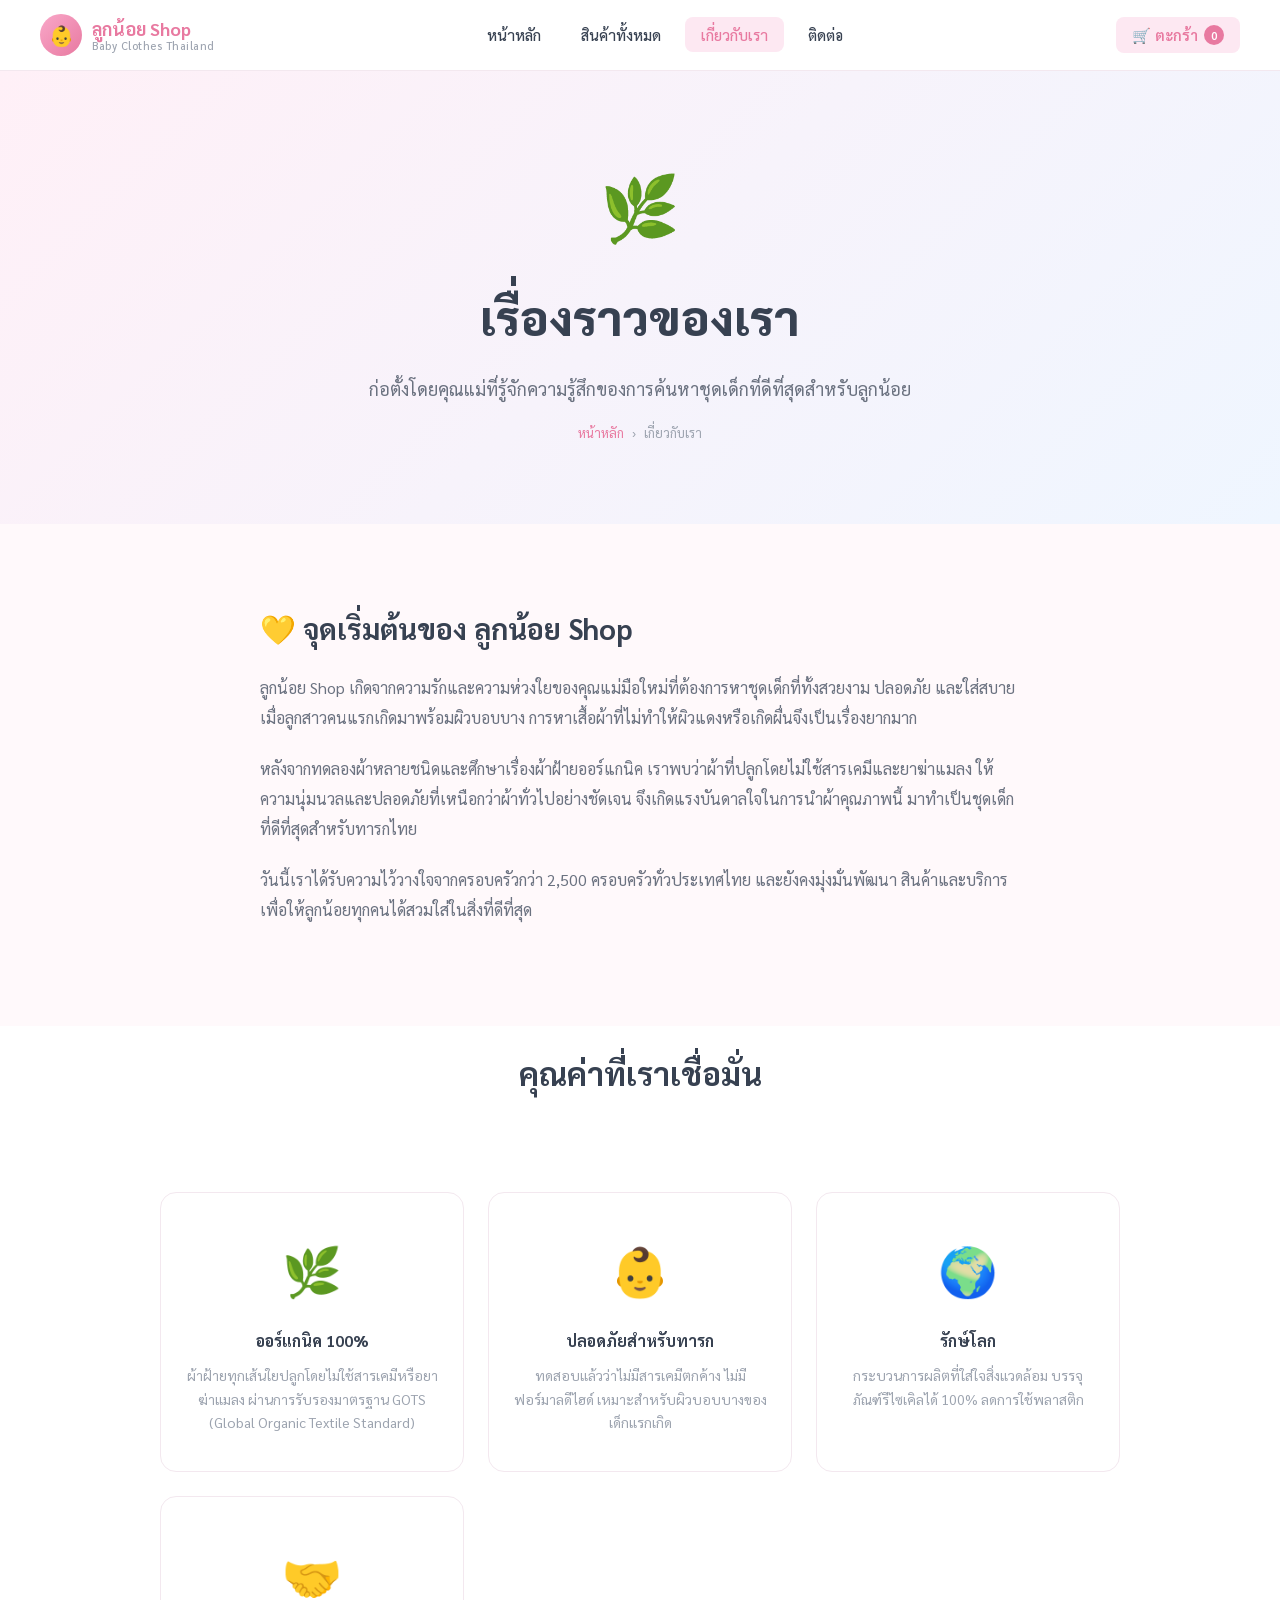
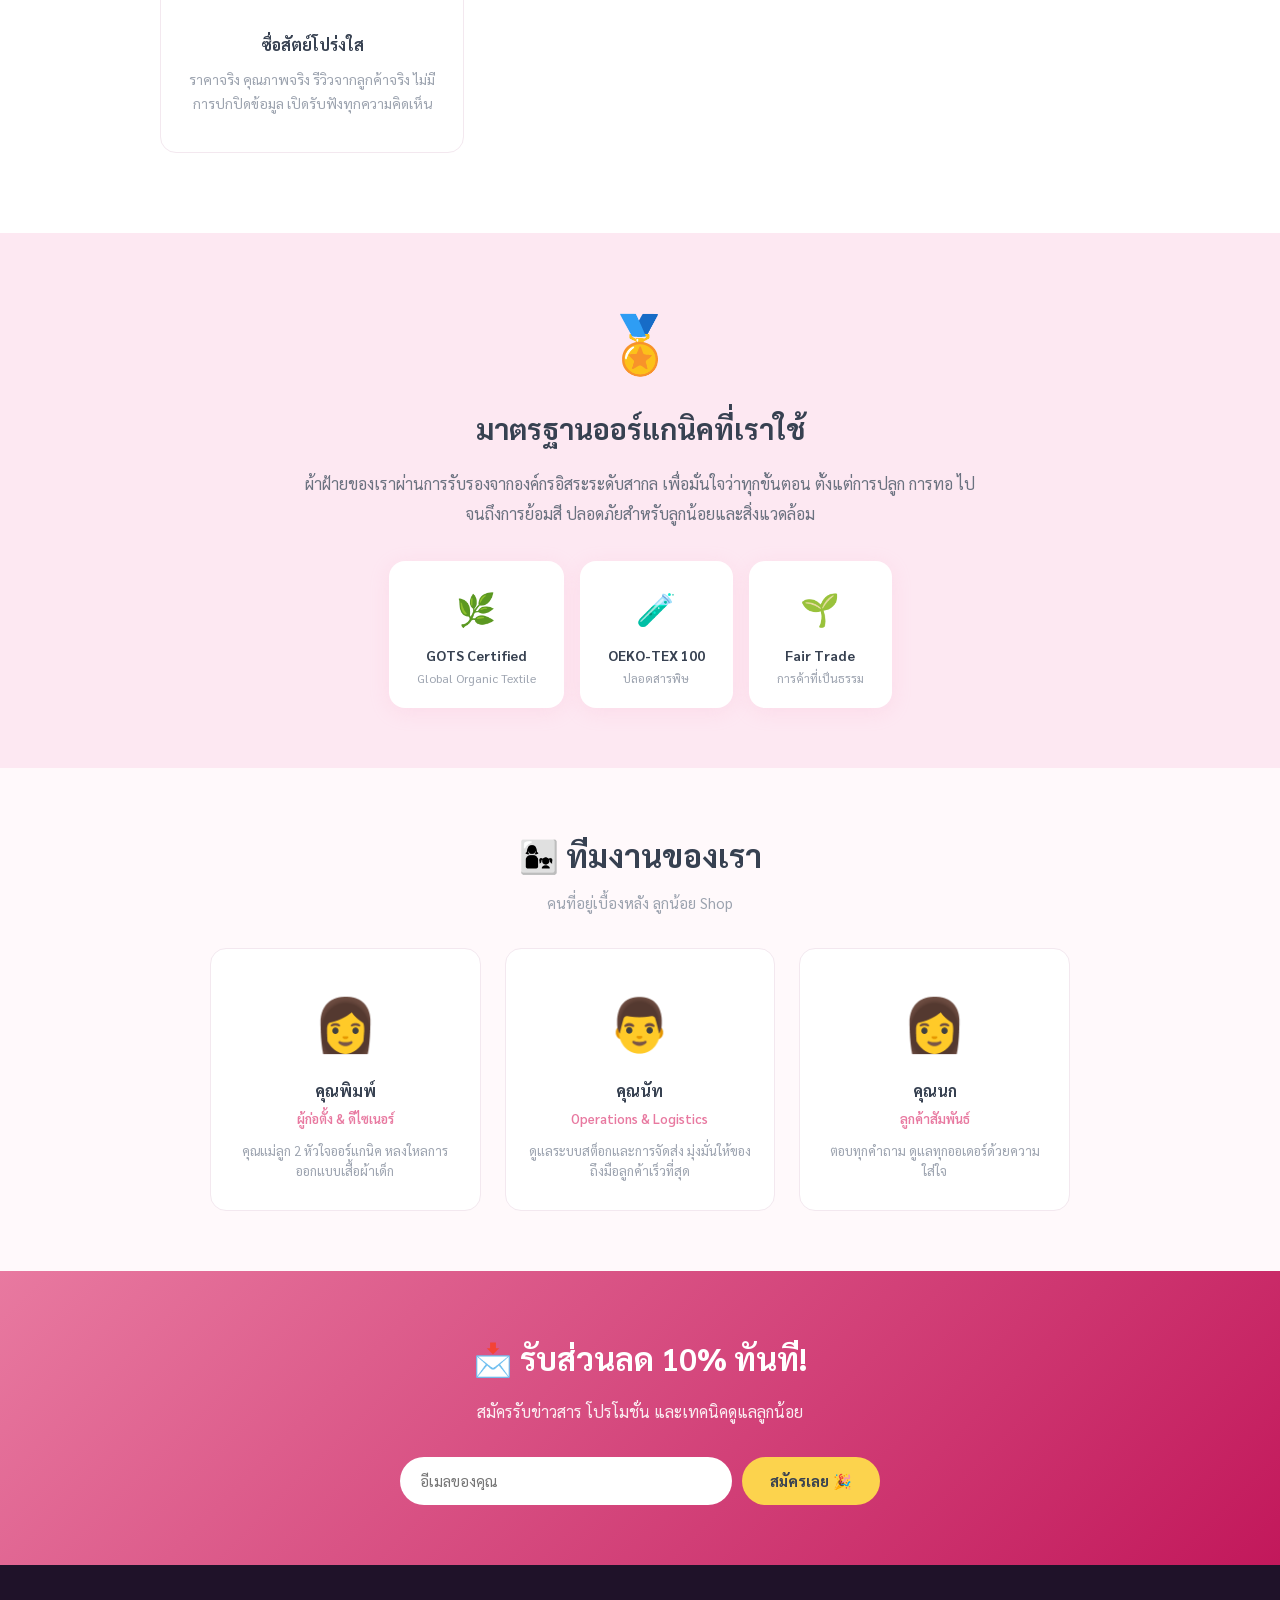
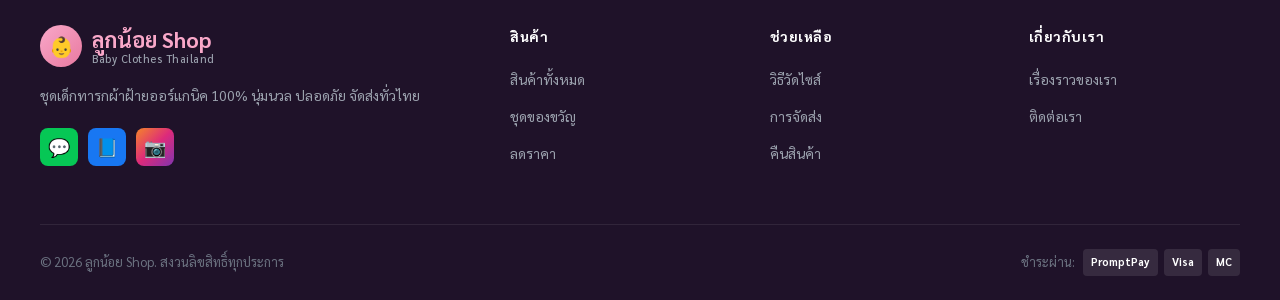
==== about.html @ a4e91094 "Initial commit: ลูกน้อย Shop baby clothes website" ====
<!DOCTYPE html>
<html lang="th">
<head>
  <meta charset="UTF-8" />
  <meta name="viewport" content="width=device-width, initial-scale=1.0" />
  <title>เกี่ยวกับเรา — ลูกน้อย Shop ชุดเด็กทารกออร์แกนิคคุณภาพพรีเมียม</title>
  <meta name="description" content="ลูกน้อย Shop ก่อตั้งโดยคุณแม่ที่ใส่ใจสุขภาพลูก ใช้ผ้าฝ้ายออร์แกนิค 100% ผ่านมาตรฐาน GOTS ไม่มีสารเคมีตกค้าง ปลอดภัยสำหรับผิวบอบบางของทารก" />
  <meta name="robots" content="index, follow" />
  <link rel="canonical" href="https://luknoi-shop.vercel.app/about" />
  <meta property="og:title" content="เกี่ยวกับเรา — ลูกน้อย Shop" />
  <meta property="og:description" content="เรื่องราวของเรา ความมุ่งมั่นต่อคุณภาพ และมาตรฐานผ้าออร์แกนิคที่ปลอดภัยสำหรับลูกน้อย" />
  <meta property="og:url" content="https://luknoi-shop.vercel.app/about" />
  <link rel="icon" href="data:image/svg+xml,<svg xmlns='http://www.w3.org/2000/svg' viewBox='0 0 100 100'><text y='.9em' font-size='90'>👶</text></svg>" />
  <link rel="preconnect" href="https://fonts.googleapis.com" />
  <link rel="preconnect" href="https://fonts.gstatic.com" crossorigin />
  <link href="https://fonts.googleapis.com/css2?family=Sarabun:wght@300;400;500;600;700&family=Nunito:wght@400;600;700;800&display=swap" rel="stylesheet" />
  <link rel="stylesheet" href="css/style.css" />
  <script type="application/ld+json">
  {
    "@context": "https://schema.org",
    "@type": "BreadcrumbList",
    "itemListElement": [
      { "@type": "ListItem", "position": 1, "name": "หน้าหลัก", "item": "https://luknoi-shop.vercel.app/" },
      { "@type": "ListItem", "position": 2, "name": "เกี่ยวกับเรา", "item": "https://luknoi-shop.vercel.app/about" }
    ]
  }
  </script>
</head>
<body>

<nav class="navbar" role="navigation">
  <div class="navbar-inner">
    <a href="index.html" class="logo">
      <div class="logo-icon">👶</div>
      <div class="logo-text">
        <span class="logo-th">ลูกน้อย Shop</span>
        <span class="logo-en">Baby Clothes Thailand</span>
      </div>
    </a>
    <ul class="nav-links">
      <li><a href="index.html">หน้าหลัก</a></li>
      <li><a href="products.html">สินค้าทั้งหมด</a></li>
      <li><a href="about.html" class="active">เกี่ยวกับเรา</a></li>
      <li><a href="contact.html">ติดต่อ</a></li>
    </ul>
    <div style="display:flex;gap:10px;align-items:center;">
      <button class="nav-cart">🛒 ตะกร้า <span class="cart-count" id="cartCount">0</span></button>
      <button class="hamburger" id="hamburgerBtn"><span></span><span></span><span></span></button>
    </div>
  </div>
</nav>

<div class="mobile-menu" id="mobileMenu">
  <div class="mobile-menu-header">
    <div class="logo"><div class="logo-icon">👶</div><div class="logo-text"><span class="logo-th">ลูกน้อย Shop</span></div></div>
    <button class="mobile-menu-close" id="menuCloseBtn">✕</button>
  </div>
  <ul>
    <li><a href="index.html">🏠 หน้าหลัก</a></li>
    <li><a href="products.html">👕 สินค้าทั้งหมด</a></li>
    <li><a href="about.html">💛 เกี่ยวกับเรา</a></li>
    <li><a href="contact.html">📞 ติดต่อเรา</a></li>
  </ul>
</div>

<!-- HERO -->
<header class="about-hero">
  <div style="max-width:700px;margin:0 auto;">
    <div style="font-size:64px;margin-bottom:16px;">🌿</div>
    <h1>เรื่องราวของเรา</h1>
    <p style="font-size:18px;color:var(--text-light);line-height:1.8;">ก่อตั้งโดยคุณแม่ที่รู้จักความรู้สึกของการค้นหาชุดเด็กที่ดีที่สุดสำหรับลูกน้อย</p>
    <nav class="breadcrumb">
      <a href="index.html">หน้าหลัก</a><span>›</span><span aria-current="page">เกี่ยวกับเรา</span>
    </nav>
  </div>
</header>

<!-- STORY -->
<section class="about-story">
  <h2>💛 จุดเริ่มต้นของ ลูกน้อย Shop</h2>
  <p>
    ลูกน้อย Shop เกิดจากความรักและความห่วงใยของคุณแม่มือใหม่ที่ต้องการหาชุดเด็กที่ทั้งสวยงาม ปลอดภัย และใส่สบาย
    เมื่อลูกสาวคนแรกเกิดมาพร้อมผิวบอบบาง การหาเสื้อผ้าที่ไม่ทำให้ผิวแดงหรือเกิดผื่นจึงเป็นเรื่องยากมาก
  </p>
  <p>
    หลังจากทดลองผ้าหลายชนิดและศึกษาเรื่องผ้าฝ้ายออร์แกนิค เราพบว่าผ้าที่ปลูกโดยไม่ใช้สารเคมีและยาฆ่าแมลง
    ให้ความนุ่มนวลและปลอดภัยที่เหนือกว่าผ้าทั่วไปอย่างชัดเจน จึงเกิดแรงบันดาลใจในการนำผ้าคุณภาพนี้
    มาทำเป็นชุดเด็กที่ดีที่สุดสำหรับทารกไทย
  </p>
  <p>
    วันนี้เราได้รับความไว้วางใจจากครอบครัวกว่า 2,500 ครอบครัวทั่วประเทศไทย และยังคงมุ่งมั่นพัฒนา
    สินค้าและบริการเพื่อให้ลูกน้อยทุกคนได้สวมใส่ในสิ่งที่ดีที่สุด
  </p>
</section>

<!-- VALUES -->
<section style="background:white;padding:20px 0;">
  <div style="max-width:1000px;margin:0 auto;padding:0 20px;">
    <div class="section-title">
      <h2>คุณค่าที่เราเชื่อมั่น</h2>
    </div>
  </div>
  <div class="values-grid">
    <div class="value-card">
      <div class="value-icon">🌿</div>
      <h3>ออร์แกนิค 100%</h3>
      <p>ผ้าฝ้ายทุกเส้นใยปลูกโดยไม่ใช้สารเคมีหรือยาฆ่าแมลง ผ่านการรับรองมาตรฐาน GOTS (Global Organic Textile Standard)</p>
    </div>
    <div class="value-card">
      <div class="value-icon">👶</div>
      <h3>ปลอดภัยสำหรับทารก</h3>
      <p>ทดสอบแล้วว่าไม่มีสารเคมีตกค้าง ไม่มีฟอร์มาลดีไฮด์ เหมาะสำหรับผิวบอบบางของเด็กแรกเกิด</p>
    </div>
    <div class="value-card">
      <div class="value-icon">🌍</div>
      <h3>รักษ์โลก</h3>
      <p>กระบวนการผลิตที่ใส่ใจสิ่งแวดล้อม บรรจุภัณฑ์รีไซเคิลได้ 100% ลดการใช้พลาสติก</p>
    </div>
    <div class="value-card">
      <div class="value-icon">🤝</div>
      <h3>ซื่อสัตย์โปร่งใส</h3>
      <p>ราคาจริง คุณภาพจริง รีวิวจากลูกค้าจริง ไม่มีการปกปิดข้อมูล เปิดรับฟังทุกความคิดเห็น</p>
    </div>
  </div>
</section>

<!-- ORGANIC CERTIFICATION -->
<section id="organic" style="background:var(--pink-light);padding:60px 20px;text-align:center;">
  <div style="max-width:700px;margin:0 auto;">
    <div style="font-size:56px;margin-bottom:16px;">🏅</div>
    <h2 style="font-size:1.8rem;font-weight:700;margin-bottom:16px;">มาตรฐานออร์แกนิคที่เราใช้</h2>
    <p style="font-size:16px;color:var(--text-light);line-height:1.9;margin-bottom:32px;">
      ผ้าฝ้ายของเราผ่านการรับรองจากองค์กรอิสระระดับสากล เพื่อมั่นใจว่าทุกขั้นตอน
      ตั้งแต่การปลูก การทอ ไปจนถึงการย้อมสี ปลอดภัยสำหรับลูกน้อยและสิ่งแวดล้อม
    </p>
    <div style="display:flex;gap:16px;justify-content:center;flex-wrap:wrap;">
      <div style="background:white;border-radius:16px;padding:20px 28px;text-align:center;min-width:140px;box-shadow:var(--shadow);">
        <div style="font-size:32px;margin-bottom:8px;">🌿</div>
        <div style="font-weight:700;color:var(--text);font-size:14px;">GOTS Certified</div>
        <div style="font-size:12px;color:var(--text-muted);">Global Organic Textile</div>
      </div>
      <div style="background:white;border-radius:16px;padding:20px 28px;text-align:center;min-width:140px;box-shadow:var(--shadow);">
        <div style="font-size:32px;margin-bottom:8px;">🧪</div>
        <div style="font-weight:700;color:var(--text);font-size:14px;">OEKO-TEX 100</div>
        <div style="font-size:12px;color:var(--text-muted);">ปลอดสารพิษ</div>
      </div>
      <div style="background:white;border-radius:16px;padding:20px 28px;text-align:center;min-width:140px;box-shadow:var(--shadow);">
        <div style="font-size:32px;margin-bottom:8px;">🌱</div>
        <div style="font-weight:700;color:var(--text);font-size:14px;">Fair Trade</div>
        <div style="font-size:12px;color:var(--text-muted);">การค้าที่เป็นธรรม</div>
      </div>
    </div>
  </div>
</section>

<!-- TEAM -->
<section style="padding:60px 20px;max-width:900px;margin:0 auto;text-align:center;">
  <div class="section-title">
    <h2>👩‍👧 ทีมงานของเรา</h2>
    <p>คนที่อยู่เบื้องหลัง ลูกน้อย Shop</p>
  </div>
  <div style="display:grid;grid-template-columns:repeat(auto-fit,minmax(200px,1fr));gap:24px;margin-top:32px;">
    <div style="background:white;border-radius:var(--radius);padding:28px 20px;border:1px solid var(--border);">
      <div style="font-size:52px;margin-bottom:12px;">👩</div>
      <h3 style="font-size:16px;font-weight:700;margin-bottom:4px;">คุณพิมพ์</h3>
      <p style="font-size:13px;color:var(--pink-dark);font-weight:600;margin-bottom:10px;">ผู้ก่อตั้ง & ดีไซเนอร์</p>
      <p style="font-size:13px;color:var(--text-muted);line-height:1.6;">คุณแม่ลูก 2 หัวใจออร์แกนิค หลงใหลการออกแบบเสื้อผ้าเด็ก</p>
    </div>
    <div style="background:white;border-radius:var(--radius);padding:28px 20px;border:1px solid var(--border);">
      <div style="font-size:52px;margin-bottom:12px;">👨</div>
      <h3 style="font-size:16px;font-weight:700;margin-bottom:4px;">คุณนัท</h3>
      <p style="font-size:13px;color:var(--pink-dark);font-weight:600;margin-bottom:10px;">Operations & Logistics</p>
      <p style="font-size:13px;color:var(--text-muted);line-height:1.6;">ดูแลระบบสต็อกและการจัดส่ง มุ่งมั่นให้ของถึงมือลูกค้าเร็วที่สุด</p>
    </div>
    <div style="background:white;border-radius:var(--radius);padding:28px 20px;border:1px solid var(--border);">
      <div style="font-size:52px;margin-bottom:12px;">👩</div>
      <h3 style="font-size:16px;font-weight:700;margin-bottom:4px;">คุณนก</h3>
      <p style="font-size:13px;color:var(--pink-dark);font-weight:600;margin-bottom:10px;">ลูกค้าสัมพันธ์</p>
      <p style="font-size:13px;color:var(--text-muted);line-height:1.6;">ตอบทุกคำถาม ดูแลทุกออเดอร์ด้วยความใส่ใจ</p>
    </div>
  </div>
</section>

<section class="newsletter-section">
  <div class="container">
    <h2>📩 รับส่วนลด 10% ทันที!</h2>
    <p>สมัครรับข่าวสาร โปรโมชั่น และเทคนิคดูแลลูกน้อย</p>
    <form class="newsletter-form" onsubmit="handleNewsletter(event)">
      <input type="email" placeholder="อีเมลของคุณ" required />
      <button type="submit">สมัครเลย 🎉</button>
    </form>
  </div>
</section>

<footer role="contentinfo">
  <div class="footer-grid">
    <div class="footer-brand">
      <div class="logo"><div class="logo-icon">👶</div><div class="logo-text"><span class="logo-th">ลูกน้อย Shop</span><span class="logo-en">Baby Clothes Thailand</span></div></div>
      <p class="footer-desc">ชุดเด็กทารกผ้าฝ้ายออร์แกนิค 100% นุ่มนวล ปลอดภัย จัดส่งทั่วไทย</p>
      <div class="footer-social"><a href="#" class="social-btn social-line">💬</a><a href="#" class="social-btn social-fb">📘</a><a href="#" class="social-btn social-ig">📷</a></div>
    </div>
    <div class="footer-col"><h4>สินค้า</h4><ul><li><a href="products.html">สินค้าทั้งหมด</a></li><li><a href="products.html?cat=gift">ชุดของขวัญ</a></li><li><a href="products.html?sort=sale">ลดราคา</a></li></ul></div>
    <div class="footer-col"><h4>ช่วยเหลือ</h4><ul><li><a href="#">วิธีวัดไซส์</a></li><li><a href="#">การจัดส่ง</a></li><li><a href="#">คืนสินค้า</a></li></ul></div>
    <div class="footer-col"><h4>เกี่ยวกับเรา</h4><ul><li><a href="about.html">เรื่องราวของเรา</a></li><li><a href="contact.html">ติดต่อเรา</a></li></ul></div>
  </div>
  <div class="footer-bottom">
    <p>© 2026 ลูกน้อย Shop. สงวนลิขสิทธิ์ทุกประการ</p>
    <div class="footer-payment"><span>ชำระผ่าน:</span><div class="payment-icons"><span class="payment-icon">PromptPay</span><span class="payment-icon">Visa</span><span class="payment-icon">MC</span></div></div>
  </div>
</footer>

<nav class="mobile-nav">
  <div class="mobile-nav-grid">
    <a href="index.html" class="mobile-nav-item"><span>🏠</span><span>หน้าหลัก</span></a>
    <a href="products.html" class="mobile-nav-item"><span>🛍️</span><span>สินค้า</span></a>
    <a href="#" class="mobile-nav-item"><span>🛒</span><span>ตะกร้า</span></a>
    <a href="contact.html" class="mobile-nav-item"><span>💬</span><span>ติดต่อ</span></a>
  </div>
</nav>

<script src="js/main.js"></script>
</body>
</html>
---- css/style.css ----
/* ===================================
   ลูกน้อย Shop — Global Styles
   =================================== */

@import url('https://fonts.googleapis.com/css2?family=Sarabun:wght@300;400;500;600;700&family=Nunito:wght@400;600;700;800&display=swap');

:root {
  --pink:       #F9A8C9;
  --pink-dark:  #E879A0;
  --pink-light: #FDE8F2;
  --blue:       #93C5FD;
  --blue-light: #EFF6FF;
  --yellow:     #FCD34D;
  --yellow-light: #FFFBEB;
  --green:      #6EE7B7;
  --bg:         #FFF9FB;
  --white:      #FFFFFF;
  --text:       #374151;
  --text-light: #6B7280;
  --text-muted: #9CA3AF;
  --border:     #F3E8EF;
  --radius:     16px;
  --radius-sm:  8px;
  --radius-lg:  24px;
  --shadow:     0 4px 20px rgba(249, 168, 201, 0.2);
  --shadow-md:  0 8px 32px rgba(249, 168, 201, 0.25);
  --shadow-lg:  0 16px 48px rgba(249, 168, 201, 0.3);
  --transition: all 0.25s ease;
}

*, *::before, *::after { box-sizing: border-box; margin: 0; padding: 0; }

html { scroll-behavior: smooth; font-size: 16px; }

body {
  font-family: 'Sarabun', 'Nunito', sans-serif;
  background: var(--bg);
  color: var(--text);
  line-height: 1.7;
  overflow-x: hidden;
}

img { max-width: 100%; height: auto; display: block; }
a { text-decoration: none; color: inherit; transition: var(--transition); }
ul { list-style: none; }
button { cursor: pointer; font-family: inherit; border: none; outline: none; }

.container {
  max-width: 1200px;
  margin: 0 auto;
  padding: 0 20px;
}

/* ===== NAVBAR ===== */
.navbar {
  background: rgba(255, 255, 255, 0.95);
  backdrop-filter: blur(10px);
  border-bottom: 1px solid var(--border);
  position: sticky;
  top: 0;
  z-index: 100;
  padding: 0 20px;
}

.navbar-inner {
  max-width: 1200px;
  margin: 0 auto;
  display: flex;
  align-items: center;
  justify-content: space-between;
  height: 70px;
}

.logo {
  display: flex;
  align-items: center;
  gap: 10px;
}

.logo-icon {
  width: 42px;
  height: 42px;
  background: linear-gradient(135deg, var(--pink), var(--pink-dark));
  border-radius: 50%;
  display: flex;
  align-items: center;
  justify-content: center;
  font-size: 20px;
}

.logo-text {
  display: flex;
  flex-direction: column;
  line-height: 1.2;
}

.logo-th {
  font-size: 18px;
  font-weight: 700;
  color: var(--pink-dark);
}

.logo-en {
  font-size: 11px;
  color: var(--text-muted);
  font-weight: 500;
  letter-spacing: 0.5px;
}

.nav-links {
  display: flex;
  align-items: center;
  gap: 8px;
}

.nav-links a {
  padding: 8px 16px;
  border-radius: var(--radius-sm);
  font-size: 15px;
  font-weight: 500;
  color: var(--text);
}

.nav-links a:hover, .nav-links a.active {
  background: var(--pink-light);
  color: var(--pink-dark);
}

.nav-cart {
  position: relative;
  background: var(--pink-light);
  border-radius: var(--radius-sm);
  padding: 8px 16px;
  display: flex;
  align-items: center;
  gap: 6px;
  font-size: 15px;
  font-weight: 600;
  color: var(--pink-dark);
}

.cart-count {
  background: var(--pink-dark);
  color: white;
  border-radius: 50%;
  width: 20px;
  height: 20px;
  display: flex;
  align-items: center;
  justify-content: center;
  font-size: 11px;
  font-weight: 700;
}

.hamburger {
  display: none;
  flex-direction: column;
  gap: 5px;
  background: none;
  padding: 8px;
}

.hamburger span {
  width: 24px;
  height: 2px;
  background: var(--text);
  border-radius: 2px;
  transition: var(--transition);
}

/* ===== HERO ===== */
.hero {
  background: linear-gradient(135deg, #FFF0F7 0%, #EFF6FF 50%, #FFFBEB 100%);
  padding: 80px 20px;
  text-align: center;
  position: relative;
  overflow: hidden;
}

.hero::before {
  content: '';
  position: absolute;
  top: -80px; right: -80px;
  width: 300px; height: 300px;
  background: radial-gradient(circle, rgba(249,168,201,0.3) 0%, transparent 70%);
  border-radius: 50%;
}

.hero::after {
  content: '';
  position: absolute;
  bottom: -60px; left: -60px;
  width: 250px; height: 250px;
  background: radial-gradient(circle, rgba(147,197,253,0.3) 0%, transparent 70%);
  border-radius: 50%;
}

.hero-content {
  position: relative;
  z-index: 1;
  max-width: 700px;
  margin: 0 auto;
}

.hero-badge {
  display: inline-flex;
  align-items: center;
  gap: 6px;
  background: white;
  border: 1px solid var(--border);
  border-radius: 50px;
  padding: 6px 16px;
  font-size: 13px;
  font-weight: 600;
  color: var(--pink-dark);
  margin-bottom: 24px;
  box-shadow: var(--shadow);
}

.hero h1 {
  font-size: clamp(2rem, 5vw, 3.2rem);
  font-weight: 800;
  color: var(--text);
  line-height: 1.2;
  margin-bottom: 16px;
}

.hero h1 span { color: var(--pink-dark); }

.hero p {
  font-size: 18px;
  color: var(--text-light);
  margin-bottom: 36px;
  line-height: 1.8;
}

.hero-ctas {
  display: flex;
  gap: 12px;
  justify-content: center;
  flex-wrap: wrap;
}

.btn-primary {
  background: linear-gradient(135deg, var(--pink), var(--pink-dark));
  color: white;
  padding: 14px 32px;
  border-radius: 50px;
  font-size: 16px;
  font-weight: 700;
  box-shadow: 0 4px 16px rgba(232,121,160,0.4);
  transition: var(--transition);
  display: inline-flex;
  align-items: center;
  gap: 8px;
}

.btn-primary:hover {
  transform: translateY(-2px);
  box-shadow: 0 8px 24px rgba(232,121,160,0.5);
}

.btn-secondary {
  background: white;
  color: var(--text);
  padding: 14px 32px;
  border-radius: 50px;
  font-size: 16px;
  font-weight: 600;
  border: 1.5px solid var(--border);
  transition: var(--transition);
  display: inline-flex;
  align-items: center;
  gap: 8px;
}

.btn-secondary:hover {
  border-color: var(--pink);
  color: var(--pink-dark);
  transform: translateY(-2px);
}

.hero-stats {
  display: flex;
  gap: 40px;
  justify-content: center;
  margin-top: 48px;
  flex-wrap: wrap;
}

.stat {
  text-align: center;
}

.stat-number {
  font-size: 28px;
  font-weight: 800;
  color: var(--pink-dark);
  display: block;
}

.stat-label {
  font-size: 13px;
  color: var(--text-muted);
  font-weight: 500;
}

/* ===== AGE QUICK FILTER ===== */
.age-filter {
  padding: 48px 20px;
  background: white;
  border-bottom: 1px solid var(--border);
}

.section-title {
  text-align: center;
  margin-bottom: 32px;
}

.section-title h2 {
  font-size: clamp(1.5rem, 3vw, 2rem);
  font-weight: 700;
  color: var(--text);
  margin-bottom: 8px;
}

.section-title p {
  color: var(--text-muted);
  font-size: 15px;
}

.age-grid {
  display: flex;
  gap: 12px;
  justify-content: center;
  flex-wrap: wrap;
}

.age-card {
  display: flex;
  flex-direction: column;
  align-items: center;
  gap: 8px;
  padding: 20px 24px;
  background: var(--bg);
  border: 2px solid transparent;
  border-radius: var(--radius);
  cursor: pointer;
  transition: var(--transition);
  min-width: 120px;
  text-align: center;
}

.age-card:hover, .age-card.active {
  background: var(--pink-light);
  border-color: var(--pink);
}

.age-emoji {
  font-size: 32px;
  line-height: 1;
}

.age-label {
  font-size: 13px;
  font-weight: 700;
  color: var(--text);
}

.age-sub {
  font-size: 11px;
  color: var(--text-muted);
}

/* ===== PRODUCTS GRID ===== */
.products-section {
  padding: 60px 20px;
}

.section-header {
  display: flex;
  align-items: center;
  justify-content: space-between;
  margin-bottom: 32px;
  flex-wrap: wrap;
  gap: 16px;
}

.section-header h2 {
  font-size: clamp(1.4rem, 3vw, 1.8rem);
  font-weight: 700;
  color: var(--text);
}

.view-all {
  color: var(--pink-dark);
  font-weight: 600;
  font-size: 14px;
  display: flex;
  align-items: center;
  gap: 4px;
}

.view-all:hover { gap: 8px; }

.products-grid {
  display: grid;
  grid-template-columns: repeat(auto-fill, minmax(240px, 1fr));
  gap: 20px;
}

.product-card {
  background: white;
  border-radius: var(--radius);
  overflow: hidden;
  border: 1px solid var(--border);
  transition: var(--transition);
  position: relative;
}

.product-card:hover {
  transform: translateY(-4px);
  box-shadow: var(--shadow-md);
  border-color: var(--pink);
}

.product-img-wrap {
  position: relative;
  aspect-ratio: 1;
  overflow: hidden;
  background: var(--pink-light);
}

.product-img-wrap img {
  width: 100%;
  height: 100%;
  object-fit: cover;
  transition: transform 0.4s ease;
}

.product-card:hover .product-img-wrap img { transform: scale(1.05); }

.product-badge {
  position: absolute;
  top: 12px;
  left: 12px;
  background: var(--pink-dark);
  color: white;
  font-size: 11px;
  font-weight: 700;
  padding: 4px 10px;
  border-radius: 50px;
}

.product-badge.new { background: var(--blue); color: #1D4ED8; }
.product-badge.sale { background: #EF4444; }
.product-badge.organic { background: var(--green); color: #065F46; }

.product-wishlist {
  position: absolute;
  top: 12px;
  right: 12px;
  width: 34px;
  height: 34px;
  background: white;
  border-radius: 50%;
  display: flex;
  align-items: center;
  justify-content: center;
  font-size: 16px;
  box-shadow: 0 2px 8px rgba(0,0,0,0.1);
  cursor: pointer;
  transition: var(--transition);
  border: none;
}

.product-wishlist:hover { transform: scale(1.15); }

.product-info {
  padding: 16px;
}

.product-name {
  font-size: 15px;
  font-weight: 600;
  color: var(--text);
  margin-bottom: 4px;
  white-space: nowrap;
  overflow: hidden;
  text-overflow: ellipsis;
}

.product-meta {
  display: flex;
  align-items: center;
  gap: 8px;
  font-size: 12px;
  color: var(--text-muted);
  margin-bottom: 10px;
}

.product-meta span {
  display: flex;
  align-items: center;
  gap: 3px;
}

.product-stars {
  color: var(--yellow);
  font-size: 12px;
}

.product-bottom {
  display: flex;
  align-items: center;
  justify-content: space-between;
}

.product-price {
  font-size: 18px;
  font-weight: 800;
  color: var(--pink-dark);
}

.product-price-old {
  font-size: 13px;
  color: var(--text-muted);
  text-decoration: line-through;
  display: block;
  line-height: 1;
}

.add-cart-btn {
  background: var(--pink-light);
  color: var(--pink-dark);
  border: none;
  border-radius: var(--radius-sm);
  padding: 8px 14px;
  font-size: 13px;
  font-weight: 700;
  transition: var(--transition);
}

.add-cart-btn:hover {
  background: var(--pink-dark);
  color: white;
}

/* ===== CATEGORY CARDS ===== */
.categories-section {
  padding: 60px 20px;
  background: white;
}

.category-grid {
  display: grid;
  grid-template-columns: repeat(auto-fill, minmax(200px, 1fr));
  gap: 16px;
}

.category-card {
  border-radius: var(--radius);
  overflow: hidden;
  position: relative;
  aspect-ratio: 4/3;
  cursor: pointer;
  transition: var(--transition);
}

.category-card:hover { transform: translateY(-3px); box-shadow: var(--shadow-md); }

.category-bg {
  width: 100%;
  height: 100%;
  display: flex;
  align-items: center;
  justify-content: center;
  flex-direction: column;
  gap: 10px;
  font-size: 40px;
  transition: var(--transition);
}

.category-card:hover .category-bg { transform: scale(1.05); }

.cat-romper { background: linear-gradient(135deg, #FDE8F2, #FBCFE8); }
.cat-top    { background: linear-gradient(135deg, #EFF6FF, #BFDBFE); }
.cat-bottom { background: linear-gradient(135deg, #FFFBEB, #FDE68A); }
.cat-sleep  { background: linear-gradient(135deg, #F0FDF4, #BBF7D0); }
.cat-gift   { background: linear-gradient(135deg, #FEF3C7, #FDE68A); }
.cat-acc    { background: linear-gradient(135deg, #F5F3FF, #DDD6FE); }

.category-label {
  font-size: 14px;
  font-weight: 700;
  color: var(--text);
  text-align: center;
}

/* ===== TRUST BADGES ===== */
.trust-section {
  padding: 48px 20px;
  background: var(--pink-light);
}

.trust-grid {
  display: grid;
  grid-template-columns: repeat(auto-fit, minmax(200px, 1fr));
  gap: 24px;
  max-width: 900px;
  margin: 0 auto;
}

.trust-item {
  text-align: center;
  padding: 24px 16px;
  background: white;
  border-radius: var(--radius);
  box-shadow: var(--shadow);
}

.trust-icon {
  font-size: 36px;
  margin-bottom: 12px;
  display: block;
}

.trust-item h3 {
  font-size: 15px;
  font-weight: 700;
  color: var(--text);
  margin-bottom: 6px;
}

.trust-item p {
  font-size: 13px;
  color: var(--text-muted);
  line-height: 1.6;
}

/* ===== REVIEWS ===== */
.reviews-section {
  padding: 60px 20px;
  background: white;
}

.reviews-grid {
  display: grid;
  grid-template-columns: repeat(auto-fill, minmax(280px, 1fr));
  gap: 20px;
}

.review-card {
  background: var(--bg);
  border-radius: var(--radius);
  padding: 24px;
  border: 1px solid var(--border);
}

.review-stars {
  color: var(--yellow);
  font-size: 16px;
  margin-bottom: 10px;
}

.review-text {
  font-size: 14px;
  color: var(--text);
  line-height: 1.7;
  margin-bottom: 16px;
}

.review-author {
  display: flex;
  align-items: center;
  gap: 10px;
}

.review-avatar {
  width: 40px;
  height: 40px;
  border-radius: 50%;
  background: var(--pink-light);
  display: flex;
  align-items: center;
  justify-content: center;
  font-size: 18px;
  flex-shrink: 0;
}

.review-name {
  font-size: 14px;
  font-weight: 700;
  color: var(--text);
}

.review-date {
  font-size: 12px;
  color: var(--text-muted);
}

/* ===== NEWSLETTER ===== */
.newsletter-section {
  padding: 60px 20px;
  background: linear-gradient(135deg, var(--pink-dark), #C2185B);
  text-align: center;
  color: white;
}

.newsletter-section h2 {
  font-size: clamp(1.5rem, 3vw, 2rem);
  font-weight: 700;
  margin-bottom: 12px;
}

.newsletter-section p {
  font-size: 16px;
  opacity: 0.9;
  margin-bottom: 32px;
}

.newsletter-form {
  display: flex;
  gap: 10px;
  max-width: 480px;
  margin: 0 auto;
  flex-wrap: wrap;
  justify-content: center;
}

.newsletter-form input {
  flex: 1;
  min-width: 240px;
  padding: 14px 20px;
  border-radius: 50px;
  border: none;
  font-size: 15px;
  font-family: inherit;
  outline: none;
}

.newsletter-form button {
  background: var(--yellow);
  color: var(--text);
  padding: 14px 28px;
  border-radius: 50px;
  font-size: 15px;
  font-weight: 700;
  font-family: inherit;
  transition: var(--transition);
}

.newsletter-form button:hover { transform: translateY(-2px); opacity: 0.9; }

/* ===== FOOTER ===== */
footer {
  background: #1F1229;
  color: #D1D5DB;
  padding: 60px 20px 24px;
}

.footer-grid {
  max-width: 1200px;
  margin: 0 auto;
  display: grid;
  grid-template-columns: 2fr 1fr 1fr 1fr;
  gap: 48px;
  margin-bottom: 48px;
}

.footer-brand .logo-th { color: var(--pink); font-size: 22px; }
.footer-brand .logo-en { color: var(--text-muted); }

.footer-desc {
  margin-top: 16px;
  font-size: 14px;
  line-height: 1.8;
  color: #9CA3AF;
}

.footer-social {
  display: flex;
  gap: 10px;
  margin-top: 20px;
}

.social-btn {
  width: 38px;
  height: 38px;
  border-radius: var(--radius-sm);
  display: flex;
  align-items: center;
  justify-content: center;
  font-size: 18px;
  transition: var(--transition);
}

.social-btn:hover { transform: translateY(-2px); opacity: 0.8; }
.social-line { background: #06C755; }
.social-fb   { background: #1877F2; }
.social-ig   { background: linear-gradient(135deg, #F58529, #DD2A7B, #8134AF); }

.footer-col h4 {
  font-size: 14px;
  font-weight: 700;
  color: white;
  margin-bottom: 16px;
  text-transform: uppercase;
  letter-spacing: 0.5px;
}

.footer-col ul li {
  margin-bottom: 10px;
}

.footer-col ul li a {
  font-size: 14px;
  color: #9CA3AF;
  transition: var(--transition);
}

.footer-col ul li a:hover { color: var(--pink); }

.footer-bottom {
  max-width: 1200px;
  margin: 0 auto;
  border-top: 1px solid rgba(255,255,255,0.08);
  padding-top: 24px;
  display: flex;
  align-items: center;
  justify-content: space-between;
  flex-wrap: wrap;
  gap: 12px;
  font-size: 13px;
  color: #6B7280;
}

.footer-payment {
  display: flex;
  align-items: center;
  gap: 8px;
  font-size: 13px;
}

.payment-icons { display: flex; gap: 6px; }

.payment-icon {
  background: rgba(255,255,255,0.1);
  border-radius: 4px;
  padding: 4px 8px;
  font-size: 11px;
  font-weight: 700;
  color: white;
}

/* ===== PRODUCT PAGE FILTERS ===== */
.page-header {
  background: linear-gradient(135deg, var(--pink-light), var(--blue-light));
  padding: 48px 20px;
  text-align: center;
}

.page-header h1 {
  font-size: clamp(1.8rem, 4vw, 2.5rem);
  font-weight: 800;
  color: var(--text);
  margin-bottom: 8px;
}

.page-header p {
  color: var(--text-light);
  font-size: 16px;
}

.breadcrumb {
  display: flex;
  align-items: center;
  gap: 8px;
  font-size: 13px;
  color: var(--text-muted);
  margin-top: 16px;
  justify-content: center;
}

.breadcrumb a { color: var(--pink-dark); }
.breadcrumb span { color: var(--text-muted); }

.products-layout {
  display: grid;
  grid-template-columns: 260px 1fr;
  gap: 28px;
  padding: 40px 20px;
  max-width: 1200px;
  margin: 0 auto;
  align-items: start;
}

.filters-sidebar {
  background: white;
  border-radius: var(--radius);
  border: 1px solid var(--border);
  padding: 24px;
  position: sticky;
  top: 90px;
}

.filter-group {
  margin-bottom: 28px;
}

.filter-group:last-child { margin-bottom: 0; }

.filter-title {
  font-size: 14px;
  font-weight: 700;
  color: var(--text);
  margin-bottom: 14px;
  text-transform: uppercase;
  letter-spacing: 0.5px;
}

.filter-options {
  display: flex;
  flex-direction: column;
  gap: 8px;
}

.filter-option {
  display: flex;
  align-items: center;
  gap: 8px;
  font-size: 14px;
  color: var(--text);
  cursor: pointer;
  padding: 6px 8px;
  border-radius: var(--radius-sm);
  transition: var(--transition);
}

.filter-option:hover { background: var(--pink-light); }

.filter-option input[type="checkbox"] {
  width: 16px;
  height: 16px;
  accent-color: var(--pink-dark);
}

.color-swatch {
  width: 18px;
  height: 18px;
  border-radius: 50%;
  border: 2px solid white;
  box-shadow: 0 0 0 1px var(--border);
  flex-shrink: 0;
}

.products-main .toolbar {
  display: flex;
  align-items: center;
  justify-content: space-between;
  margin-bottom: 20px;
  flex-wrap: wrap;
  gap: 12px;
}

.result-count {
  font-size: 14px;
  color: var(--text-muted);
}

.sort-select {
  padding: 8px 14px;
  border: 1px solid var(--border);
  border-radius: var(--radius-sm);
  font-size: 14px;
  font-family: inherit;
  color: var(--text);
  background: white;
  outline: none;
  cursor: pointer;
}

/* ===== ABOUT PAGE ===== */
.about-hero {
  background: linear-gradient(135deg, #FFF0F7, #EFF6FF);
  padding: 80px 20px;
  text-align: center;
}

.about-hero h1 {
  font-size: clamp(2rem, 5vw, 3rem);
  font-weight: 800;
  color: var(--text);
  margin-bottom: 16px;
}

.about-story {
  padding: 80px 20px;
  max-width: 800px;
  margin: 0 auto;
}

.about-story h2 {
  font-size: 1.8rem;
  font-weight: 700;
  color: var(--text);
  margin-bottom: 20px;
}

.about-story p {
  font-size: 16px;
  line-height: 1.9;
  color: var(--text-light);
  margin-bottom: 20px;
}

.values-grid {
  display: grid;
  grid-template-columns: repeat(auto-fit, minmax(240px, 1fr));
  gap: 24px;
  padding: 60px 20px;
  max-width: 1000px;
  margin: 0 auto;
}

.value-card {
  text-align: center;
  padding: 36px 24px;
  background: white;
  border-radius: var(--radius);
  border: 1px solid var(--border);
  transition: var(--transition);
}

.value-card:hover { box-shadow: var(--shadow); transform: translateY(-3px); }

.value-icon {
  font-size: 48px;
  margin-bottom: 16px;
}

.value-card h3 {
  font-size: 16px;
  font-weight: 700;
  color: var(--text);
  margin-bottom: 10px;
}

.value-card p {
  font-size: 14px;
  color: var(--text-muted);
  line-height: 1.7;
}

/* ===== CONTACT PAGE ===== */
.contact-layout {
  display: grid;
  grid-template-columns: 1fr 1.5fr;
  gap: 40px;
  padding: 60px 20px;
  max-width: 1000px;
  margin: 0 auto;
  align-items: start;
}

.contact-info h2 {
  font-size: 1.6rem;
  font-weight: 700;
  margin-bottom: 20px;
}

.contact-item {
  display: flex;
  gap: 14px;
  margin-bottom: 24px;
  align-items: flex-start;
}

.contact-icon {
  width: 48px;
  height: 48px;
  border-radius: var(--radius-sm);
  background: var(--pink-light);
  display: flex;
  align-items: center;
  justify-content: center;
  font-size: 20px;
  flex-shrink: 0;
}

.contact-item h4 {
  font-size: 14px;
  font-weight: 700;
  margin-bottom: 4px;
}

.contact-item p {
  font-size: 14px;
  color: var(--text-muted);
}

.contact-form {
  background: white;
  border-radius: var(--radius-lg);
  padding: 36px;
  border: 1px solid var(--border);
  box-shadow: var(--shadow);
}

.form-row {
  display: grid;
  grid-template-columns: 1fr 1fr;
  gap: 16px;
}

.form-group {
  margin-bottom: 20px;
}

.form-group label {
  display: block;
  font-size: 14px;
  font-weight: 600;
  margin-bottom: 6px;
  color: var(--text);
}

.form-group input,
.form-group textarea,
.form-group select {
  width: 100%;
  padding: 12px 16px;
  border: 1.5px solid var(--border);
  border-radius: var(--radius-sm);
  font-size: 15px;
  font-family: inherit;
  color: var(--text);
  background: var(--bg);
  outline: none;
  transition: var(--transition);
}

.form-group input:focus,
.form-group textarea:focus,
.form-group select:focus {
  border-color: var(--pink);
  background: white;
  box-shadow: 0 0 0 3px rgba(249,168,201,0.15);
}

.form-group textarea { resize: vertical; min-height: 120px; }

/* ===== MOBILE NAV ===== */
.mobile-nav {
  display: none;
  position: fixed;
  bottom: 0; left: 0; right: 0;
  background: white;
  border-top: 1px solid var(--border);
  padding: 8px 0;
  z-index: 200;
}

.mobile-nav-grid {
  display: grid;
  grid-template-columns: repeat(4, 1fr);
}

.mobile-nav-item {
  display: flex;
  flex-direction: column;
  align-items: center;
  gap: 3px;
  padding: 8px 4px;
  font-size: 10px;
  font-weight: 600;
  color: var(--text-muted);
  transition: var(--transition);
}

.mobile-nav-item.active, .mobile-nav-item:hover { color: var(--pink-dark); }

.mobile-nav-item svg, .mobile-nav-item span:first-child { font-size: 22px; }

/* ===== RESPONSIVE ===== */
@media (max-width: 1024px) {
  .footer-grid { grid-template-columns: 1fr 1fr; }
  .products-layout { grid-template-columns: 1fr; }
  .filters-sidebar { position: static; }
}

@media (max-width: 768px) {
  .nav-links { display: none; }
  .hamburger { display: flex; }
  .hero { padding: 60px 20px; }
  .footer-grid { grid-template-columns: 1fr; gap: 32px; }
  .contact-layout { grid-template-columns: 1fr; }
  .form-row { grid-template-columns: 1fr; }
  .mobile-nav { display: block; }
  body { padding-bottom: 70px; }
}

@media (max-width: 480px) {
  .age-grid { gap: 8px; }
  .age-card { min-width: 90px; padding: 14px 12px; }
  .products-grid { grid-template-columns: repeat(2, 1fr); gap: 12px; }
  .hero-stats { gap: 24px; }
}

/* ===== MOBILE MENU ===== */
.mobile-menu {
  position: fixed;
  inset: 0;
  background: white;
  z-index: 300;
  padding: 24px 20px;
  transform: translateX(-100%);
  transition: transform 0.3s ease;
}

.mobile-menu.open { transform: translateX(0); }

.mobile-menu-header {
  display: flex;
  align-items: center;
  justify-content: space-between;
  margin-bottom: 32px;
}

.mobile-menu-close {
  width: 40px;
  height: 40px;
  border-radius: 50%;
  background: var(--pink-light);
  display: flex;
  align-items: center;
  justify-content: center;
  font-size: 20px;
  cursor: pointer;
  border: none;
  color: var(--pink-dark);
}

.mobile-menu ul li {
  border-bottom: 1px solid var(--border);
}

.mobile-menu ul li a {
  display: block;
  padding: 16px 8px;
  font-size: 18px;
  font-weight: 600;
  color: var(--text);
}

.mobile-menu ul li a:hover { color: var(--pink-dark); }

/* ===== ANIMATIONS ===== */
@keyframes fadeInUp {
  from { opacity: 0; transform: translateY(24px); }
  to   { opacity: 1; transform: translateY(0); }
}

.fade-in-up {
  animation: fadeInUp 0.5s ease forwards;
}

.delay-1 { animation-delay: 0.1s; }
.delay-2 { animation-delay: 0.2s; }
.delay-3 { animation-delay: 0.3s; }
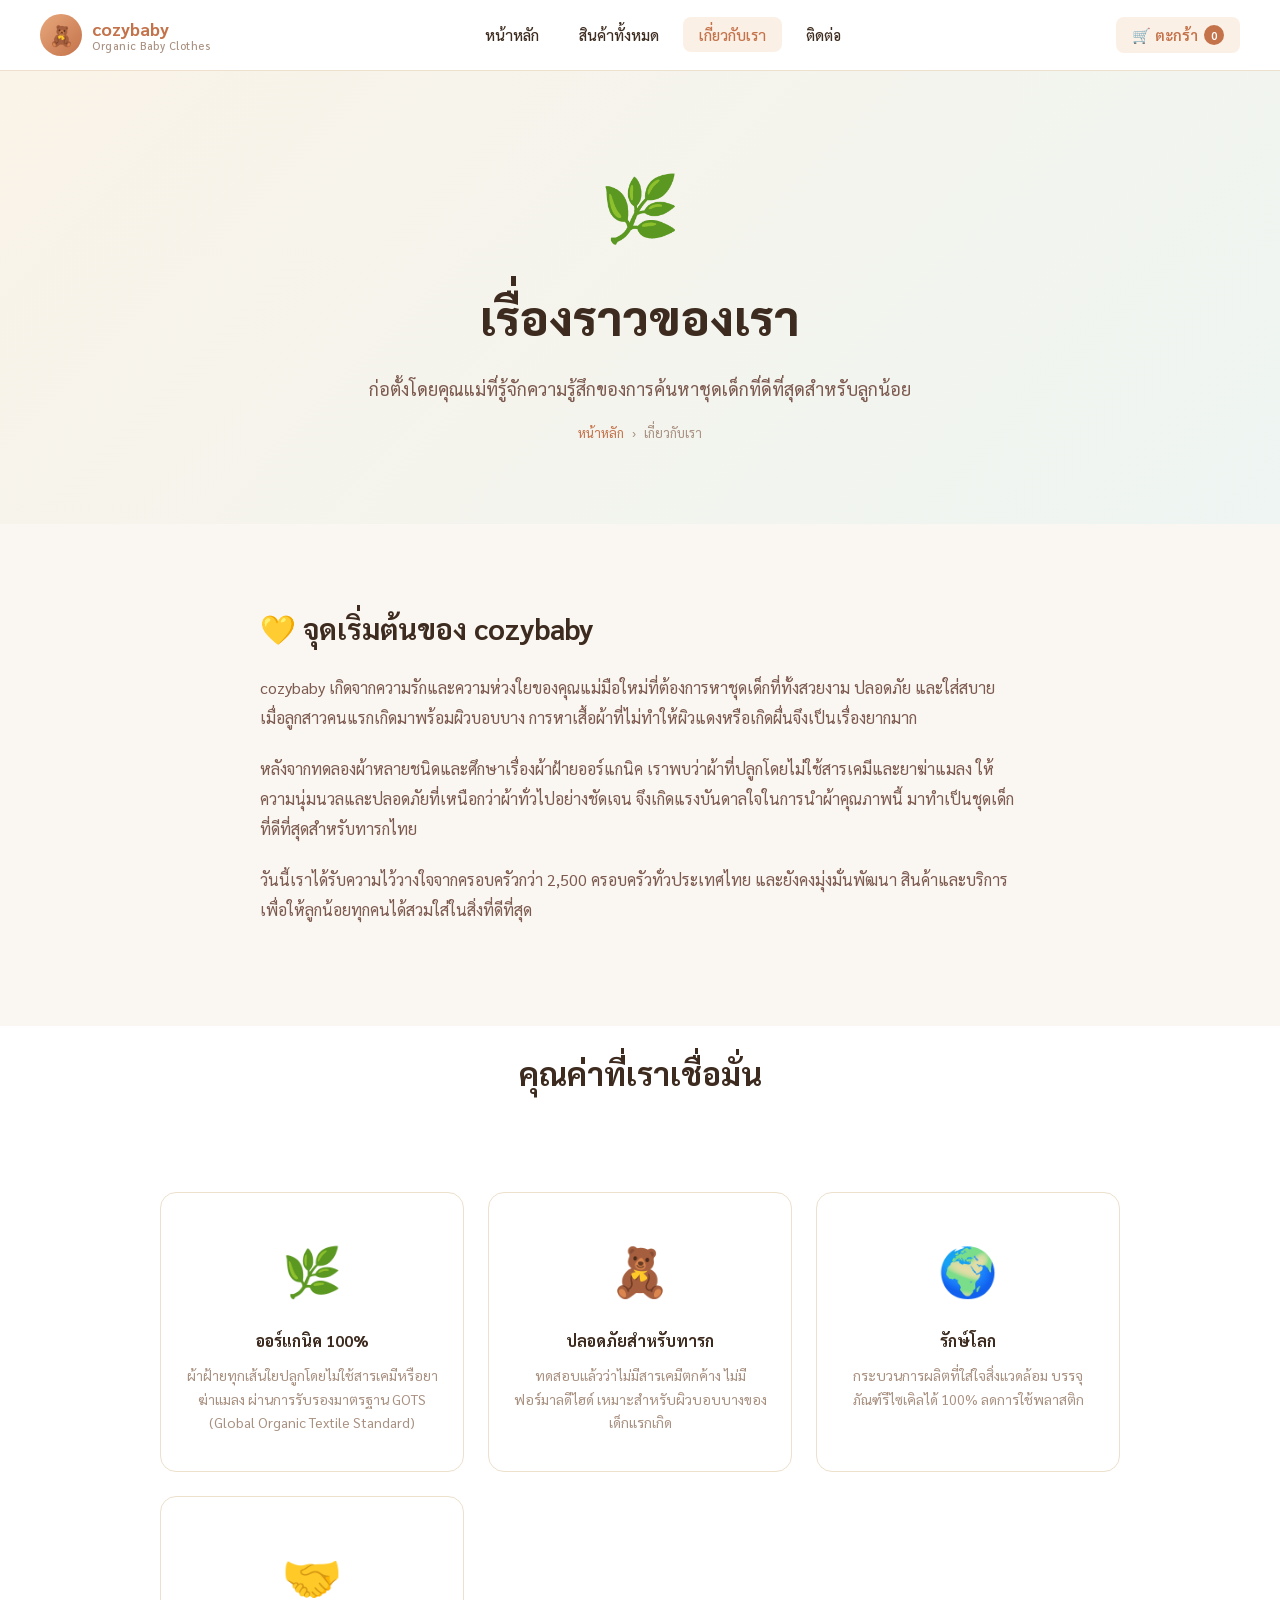
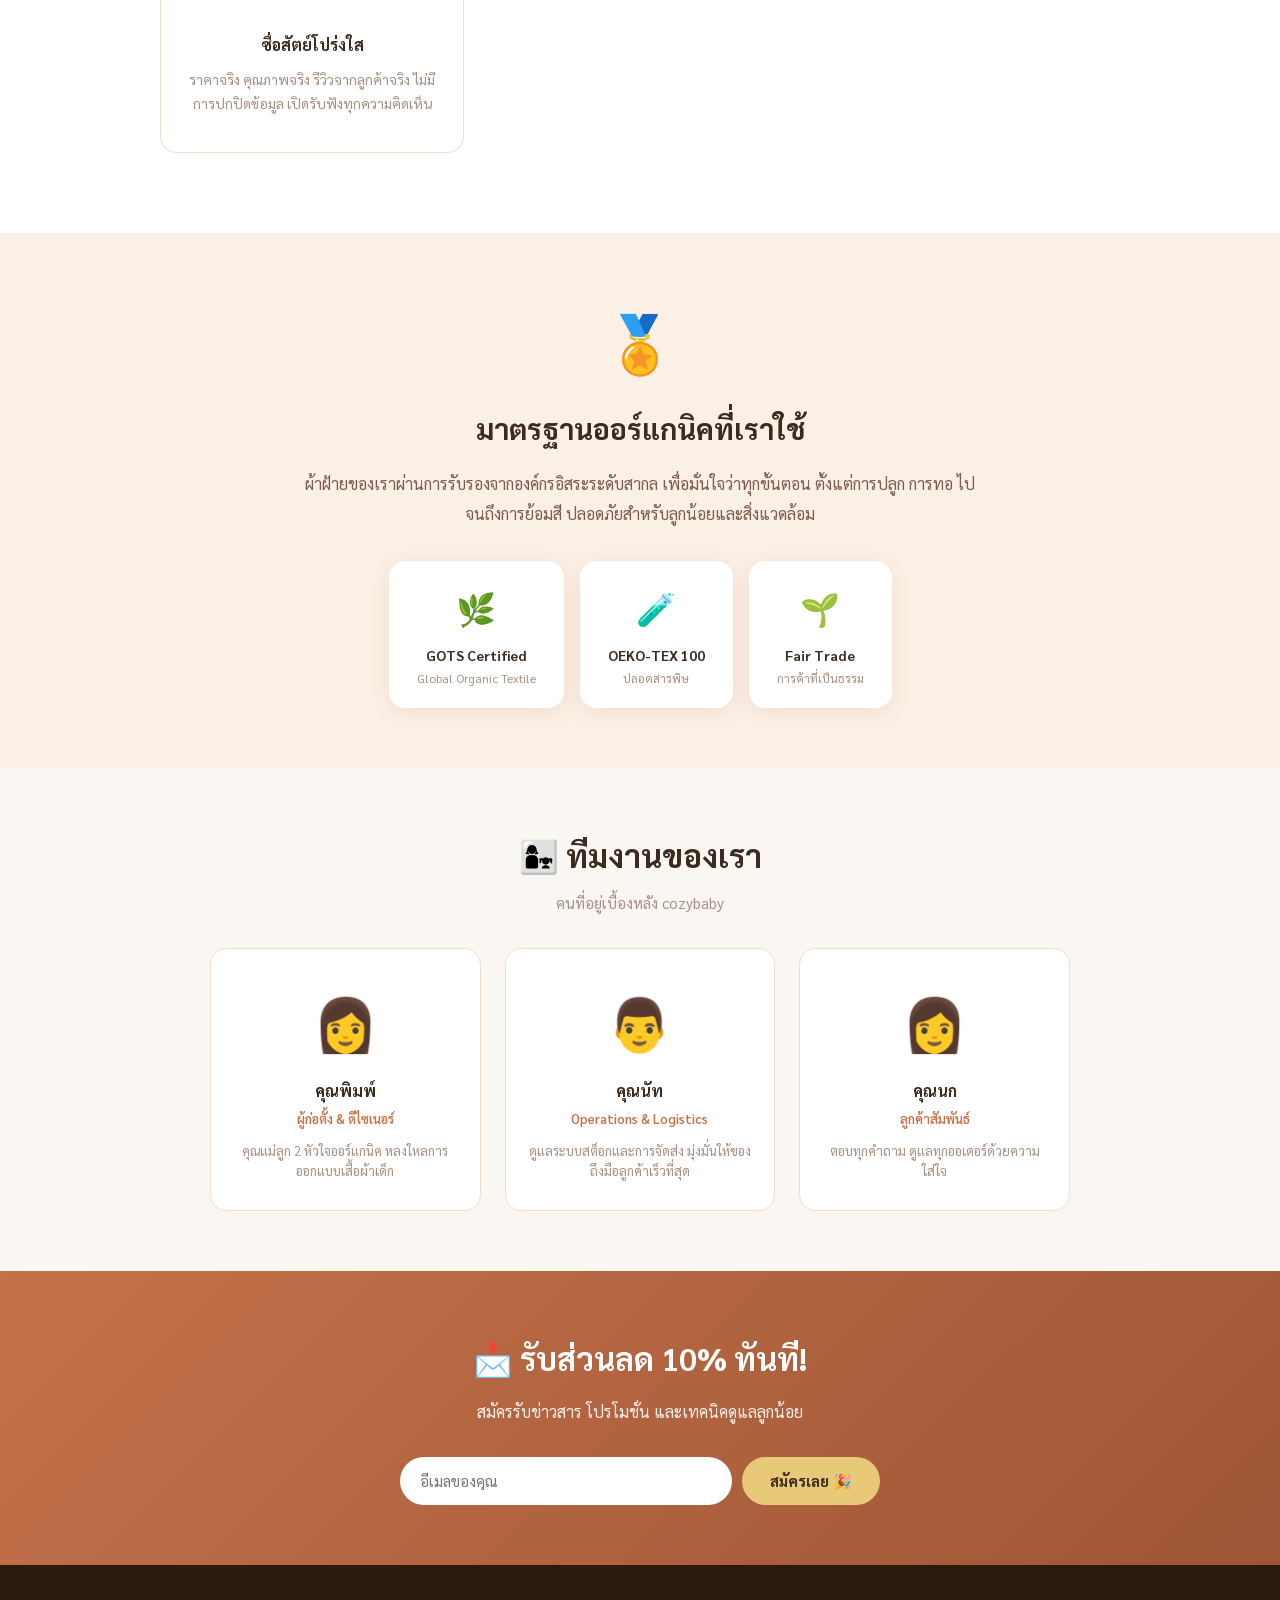
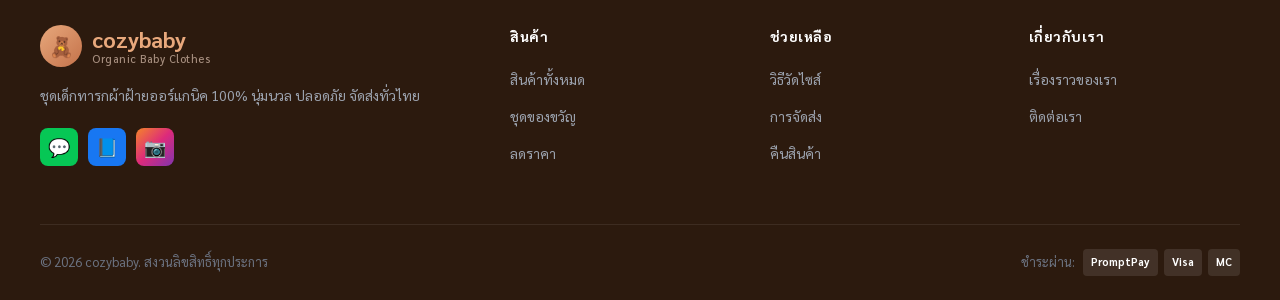
==== commit 04fd907a: "Rebrand to cozybaby with warm cream color palette" ====
--- a/about.html
+++ b/about.html
@@ -3,14 +3,14 @@
 <head>
   <meta charset="UTF-8" />
   <meta name="viewport" content="width=device-width, initial-scale=1.0" />
-  <title>เกี่ยวกับเรา — ลูกน้อย Shop ชุดเด็กทารกออร์แกนิคคุณภาพพรีเมียม</title>
-  <meta name="description" content="ลูกน้อย Shop ก่อตั้งโดยคุณแม่ที่ใส่ใจสุขภาพลูก ใช้ผ้าฝ้ายออร์แกนิค 100% ผ่านมาตรฐาน GOTS ไม่มีสารเคมีตกค้าง ปลอดภัยสำหรับผิวบอบบางของทารก" />
+  <title>เกี่ยวกับเรา — cozybaby ชุดเด็กทารกออร์แกนิคคุณภาพพรีเมียม</title>
+  <meta name="description" content="cozybaby ก่อตั้งโดยคุณแม่ที่ใส่ใจสุขภาพลูก ใช้ผ้าฝ้ายออร์แกนิค 100% ผ่านมาตรฐาน GOTS ไม่มีสารเคมีตกค้าง ปลอดภัยสำหรับผิวบอบบางของทารก" />
   <meta name="robots" content="index, follow" />
-  <link rel="canonical" href="https://luknoi-shop.vercel.app/about" />
-  <meta property="og:title" content="เกี่ยวกับเรา — ลูกน้อย Shop" />
+  <link rel="canonical" href="https://sytbkk0122.github.io/luknoi-shop/about" />
+  <meta property="og:title" content="เกี่ยวกับเรา — cozybaby" />
   <meta property="og:description" content="เรื่องราวของเรา ความมุ่งมั่นต่อคุณภาพ และมาตรฐานผ้าออร์แกนิคที่ปลอดภัยสำหรับลูกน้อย" />
-  <meta property="og:url" content="https://luknoi-shop.vercel.app/about" />
-  <link rel="icon" href="data:image/svg+xml,<svg xmlns='http://www.w3.org/2000/svg' viewBox='0 0 100 100'><text y='.9em' font-size='90'>👶</text></svg>" />
+  <meta property="og:url" content="https://sytbkk0122.github.io/luknoi-shop/about" />
+  <link rel="icon" href="data:image/svg+xml,<svg xmlns='http://www.w3.org/2000/svg' viewBox='0 0 100 100'><text y='.9em' font-size='90'>🧸</text></svg>" />
   <link rel="preconnect" href="https://fonts.googleapis.com" />
   <link rel="preconnect" href="https://fonts.gstatic.com" crossorigin />
   <link href="https://fonts.googleapis.com/css2?family=Sarabun:wght@300;400;500;600;700&family=Nunito:wght@400;600;700;800&display=swap" rel="stylesheet" />
@@ -20,8 +20,8 @@
     "@context": "https://schema.org",
     "@type": "BreadcrumbList",
     "itemListElement": [
-      { "@type": "ListItem", "position": 1, "name": "หน้าหลัก", "item": "https://luknoi-shop.vercel.app/" },
-      { "@type": "ListItem", "position": 2, "name": "เกี่ยวกับเรา", "item": "https://luknoi-shop.vercel.app/about" }
+      { "@type": "ListItem", "position": 1, "name": "หน้าหลัก", "item": "https://sytbkk0122.github.io/luknoi-shop/" },
+      { "@type": "ListItem", "position": 2, "name": "เกี่ยวกับเรา", "item": "https://sytbkk0122.github.io/luknoi-shop/about" }
     ]
   }
   </script>
@@ -31,10 +31,10 @@
 <nav class="navbar" role="navigation">
   <div class="navbar-inner">
     <a href="index.html" class="logo">
-      <div class="logo-icon">👶</div>
+      <div class="logo-icon">🧸</div>
       <div class="logo-text">
-        <span class="logo-th">ลูกน้อย Shop</span>
-        <span class="logo-en">Baby Clothes Thailand</span>
+        <span class="logo-th">cozybaby</span>
+        <span class="logo-en">Organic Baby Clothes</span>
       </div>
     </a>
     <ul class="nav-links">
@@ -52,7 +52,7 @@
 
 <div class="mobile-menu" id="mobileMenu">
   <div class="mobile-menu-header">
-    <div class="logo"><div class="logo-icon">👶</div><div class="logo-text"><span class="logo-th">ลูกน้อย Shop</span></div></div>
+    <div class="logo"><div class="logo-icon">🧸</div><div class="logo-text"><span class="logo-th">cozybaby</span></div></div>
     <button class="mobile-menu-close" id="menuCloseBtn">✕</button>
   </div>
   <ul>
@@ -77,9 +77,9 @@
 
 <!-- STORY -->
 <section class="about-story">
-  <h2>💛 จุดเริ่มต้นของ ลูกน้อย Shop</h2>
+  <h2>💛 จุดเริ่มต้นของ cozybaby</h2>
   <p>
-    ลูกน้อย Shop เกิดจากความรักและความห่วงใยของคุณแม่มือใหม่ที่ต้องการหาชุดเด็กที่ทั้งสวยงาม ปลอดภัย และใส่สบาย
+    cozybaby เกิดจากความรักและความห่วงใยของคุณแม่มือใหม่ที่ต้องการหาชุดเด็กที่ทั้งสวยงาม ปลอดภัย และใส่สบาย
     เมื่อลูกสาวคนแรกเกิดมาพร้อมผิวบอบบาง การหาเสื้อผ้าที่ไม่ทำให้ผิวแดงหรือเกิดผื่นจึงเป็นเรื่องยากมาก
   </p>
   <p>
@@ -107,7 +107,7 @@
       <p>ผ้าฝ้ายทุกเส้นใยปลูกโดยไม่ใช้สารเคมีหรือยาฆ่าแมลง ผ่านการรับรองมาตรฐาน GOTS (Global Organic Textile Standard)</p>
     </div>
     <div class="value-card">
-      <div class="value-icon">👶</div>
+      <div class="value-icon">🧸</div>
       <h3>ปลอดภัยสำหรับทารก</h3>
       <p>ทดสอบแล้วว่าไม่มีสารเคมีตกค้าง ไม่มีฟอร์มาลดีไฮด์ เหมาะสำหรับผิวบอบบางของเด็กแรกเกิด</p>
     </div>
@@ -157,7 +157,7 @@
 <section style="padding:60px 20px;max-width:900px;margin:0 auto;text-align:center;">
   <div class="section-title">
     <h2>👩‍👧 ทีมงานของเรา</h2>
-    <p>คนที่อยู่เบื้องหลัง ลูกน้อย Shop</p>
+    <p>คนที่อยู่เบื้องหลัง cozybaby</p>
   </div>
   <div style="display:grid;grid-template-columns:repeat(auto-fit,minmax(200px,1fr));gap:24px;margin-top:32px;">
     <div style="background:white;border-radius:var(--radius);padding:28px 20px;border:1px solid var(--border);">
@@ -195,7 +195,7 @@
 <footer role="contentinfo">
   <div class="footer-grid">
     <div class="footer-brand">
-      <div class="logo"><div class="logo-icon">👶</div><div class="logo-text"><span class="logo-th">ลูกน้อย Shop</span><span class="logo-en">Baby Clothes Thailand</span></div></div>
+      <div class="logo"><div class="logo-icon">🧸</div><div class="logo-text"><span class="logo-th">cozybaby</span><span class="logo-en">Organic Baby Clothes</span></div></div>
       <p class="footer-desc">ชุดเด็กทารกผ้าฝ้ายออร์แกนิค 100% นุ่มนวล ปลอดภัย จัดส่งทั่วไทย</p>
       <div class="footer-social"><a href="#" class="social-btn social-line">💬</a><a href="#" class="social-btn social-fb">📘</a><a href="#" class="social-btn social-ig">📷</a></div>
     </div>
@@ -204,7 +204,7 @@
     <div class="footer-col"><h4>เกี่ยวกับเรา</h4><ul><li><a href="about.html">เรื่องราวของเรา</a></li><li><a href="contact.html">ติดต่อเรา</a></li></ul></div>
   </div>
   <div class="footer-bottom">
-    <p>© 2026 ลูกน้อย Shop. สงวนลิขสิทธิ์ทุกประการ</p>
+    <p>© 2026 cozybaby. สงวนลิขสิทธิ์ทุกประการ</p>
     <div class="footer-payment"><span>ชำระผ่าน:</span><div class="payment-icons"><span class="payment-icon">PromptPay</span><span class="payment-icon">Visa</span><span class="payment-icon">MC</span></div></div>
   </div>
 </footer>
--- a/css/style.css
+++ b/css/style.css
@@ -1,30 +1,31 @@
 /* ===================================
-   ลูกน้อย Shop — Global Styles
+   cozybaby — Global Styles
+   Warm cream palette
    =================================== */
 
 @import url('https://fonts.googleapis.com/css2?family=Sarabun:wght@300;400;500;600;700&family=Nunito:wght@400;600;700;800&display=swap');
 
 :root {
-  --pink:       #F9A8C9;
-  --pink-dark:  #E879A0;
-  --pink-light: #FDE8F2;
-  --blue:       #93C5FD;
-  --blue-light: #EFF6FF;
-  --yellow:     #FCD34D;
-  --yellow-light: #FFFBEB;
-  --green:      #6EE7B7;
-  --bg:         #FFF9FB;
+  --pink:       #E8A87C;
+  --pink-dark:  #C4724A;
+  --pink-light: #FBF0E6;
+  --blue:       #A8C4B8;
+  --blue-light: #EEF5F2;
+  --yellow:     #E8C97A;
+  --yellow-light: #FAF3E0;
+  --green:      #8CAF88;
+  --bg:         #FAF7F2;
   --white:      #FFFFFF;
-  --text:       #374151;
-  --text-light: #6B7280;
-  --text-muted: #9CA3AF;
-  --border:     #F3E8EF;
+  --text:       #3D2B1F;
+  --text-light: #7D5A4F;
+  --text-muted: #A89080;
+  --border:     #EDE0CC;
   --radius:     16px;
   --radius-sm:  8px;
   --radius-lg:  24px;
-  --shadow:     0 4px 20px rgba(249, 168, 201, 0.2);
-  --shadow-md:  0 8px 32px rgba(249, 168, 201, 0.25);
-  --shadow-lg:  0 16px 48px rgba(249, 168, 201, 0.3);
+  --shadow:     0 4px 20px rgba(196, 114, 74, 0.15);
+  --shadow-md:  0 8px 32px rgba(196, 114, 74, 0.2);
+  --shadow-lg:  0 16px 48px rgba(196, 114, 74, 0.25);
   --transition: all 0.25s ease;
 }
 
@@ -170,7 +171,7 @@
 
 /* ===== HERO ===== */
 .hero {
-  background: linear-gradient(135deg, #FFF0F7 0%, #EFF6FF 50%, #FFFBEB 100%);
+  background: linear-gradient(135deg, #FAF3E8 0%, #F5ECD7 50%, #FAF7F2 100%);
   padding: 80px 20px;
   text-align: center;
   position: relative;
@@ -182,7 +183,7 @@
   position: absolute;
   top: -80px; right: -80px;
   width: 300px; height: 300px;
-  background: radial-gradient(circle, rgba(249,168,201,0.3) 0%, transparent 70%);
+  background: radial-gradient(circle, rgba(232,168,124,0.25) 0%, transparent 70%);
   border-radius: 50%;
 }
 
@@ -191,7 +192,7 @@
   position: absolute;
   bottom: -60px; left: -60px;
   width: 250px; height: 250px;
-  background: radial-gradient(circle, rgba(147,197,253,0.3) 0%, transparent 70%);
+  background: radial-gradient(circle, rgba(168,196,184,0.25) 0%, transparent 70%);
   border-radius: 50%;
 }
 
@@ -248,7 +249,7 @@
   border-radius: 50px;
   font-size: 16px;
   font-weight: 700;
-  box-shadow: 0 4px 16px rgba(232,121,160,0.4);
+  box-shadow: 0 4px 16px rgba(196,114,74,0.35);
   transition: var(--transition);
   display: inline-flex;
   align-items: center;
@@ -257,7 +258,7 @@
 
 .btn-primary:hover {
   transform: translateY(-2px);
-  box-shadow: 0 8px 24px rgba(232,121,160,0.5);
+  box-shadow: 0 8px 24px rgba(196,114,74,0.45);
 }
 
 .btn-secondary {
@@ -583,12 +584,12 @@
 
 .category-card:hover .category-bg { transform: scale(1.05); }
 
-.cat-romper { background: linear-gradient(135deg, #FDE8F2, #FBCFE8); }
-.cat-top    { background: linear-gradient(135deg, #EFF6FF, #BFDBFE); }
-.cat-bottom { background: linear-gradient(135deg, #FFFBEB, #FDE68A); }
-.cat-sleep  { background: linear-gradient(135deg, #F0FDF4, #BBF7D0); }
-.cat-gift   { background: linear-gradient(135deg, #FEF3C7, #FDE68A); }
-.cat-acc    { background: linear-gradient(135deg, #F5F3FF, #DDD6FE); }
+.cat-romper { background: linear-gradient(135deg, #FBF0E6, #F5D9C0); }
+.cat-top    { background: linear-gradient(135deg, #EEF5F2, #C8DDD7); }
+.cat-bottom { background: linear-gradient(135deg, #FAF3E0, #EFE0B0); }
+.cat-sleep  { background: linear-gradient(135deg, #F2F7F0, #C8DBC4); }
+.cat-gift   { background: linear-gradient(135deg, #FAF0E0, #EDCF96); }
+.cat-acc    { background: linear-gradient(135deg, #F5F0ED, #E0D0C4); }
 
 .category-label {
   font-size: 14px;
@@ -702,7 +703,7 @@
 /* ===== NEWSLETTER ===== */
 .newsletter-section {
   padding: 60px 20px;
-  background: linear-gradient(135deg, var(--pink-dark), #C2185B);
+  background: linear-gradient(135deg, #C4724A, #9E5535);
   text-align: center;
   color: white;
 }
@@ -754,7 +755,7 @@
 
 /* ===== FOOTER ===== */
 footer {
-  background: #1F1229;
+  background: #2C1A0E;
   color: #D1D5DB;
   padding: 60px 20px 24px;
 }
@@ -982,7 +983,7 @@
 
 /* ===== ABOUT PAGE ===== */
 .about-hero {
-  background: linear-gradient(135deg, #FFF0F7, #EFF6FF);
+  background: linear-gradient(135deg, #FAF3E8, #EEF5F2);
   padding: 80px 20px;
   text-align: center;
 }
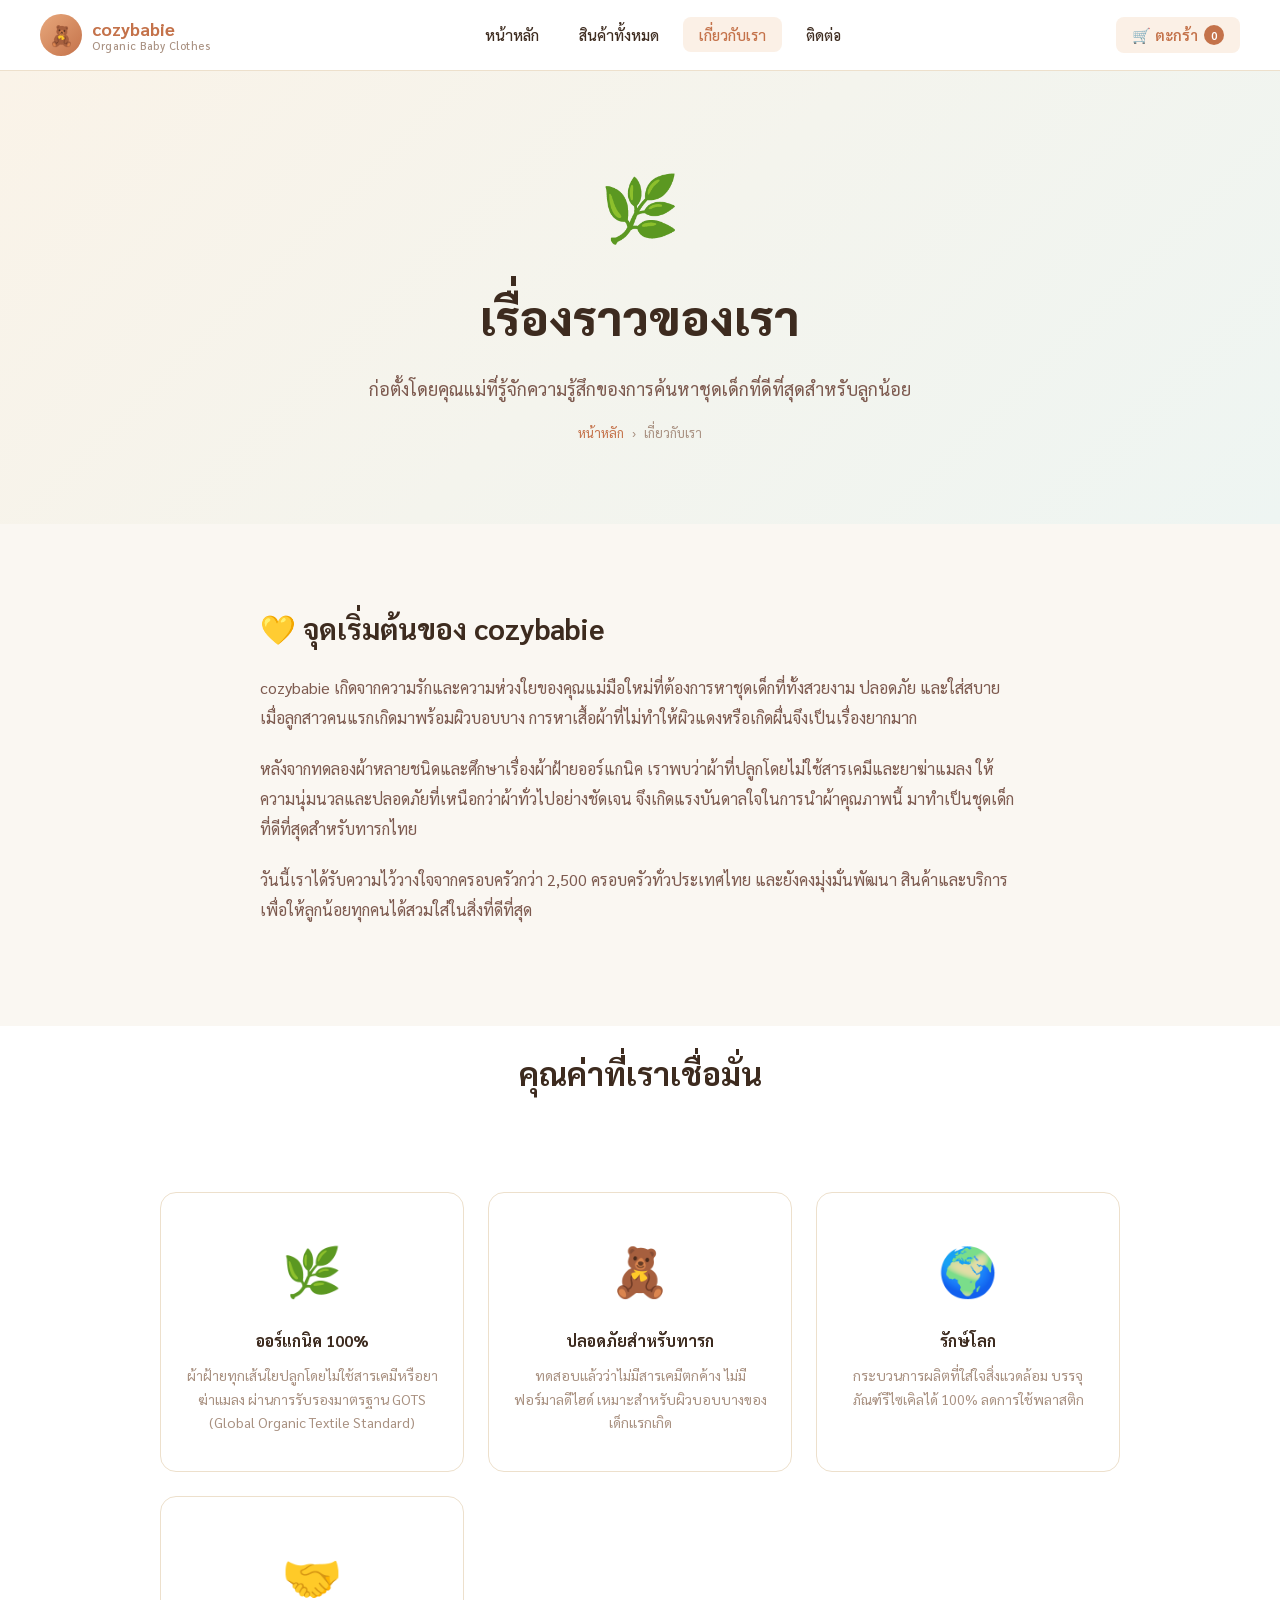
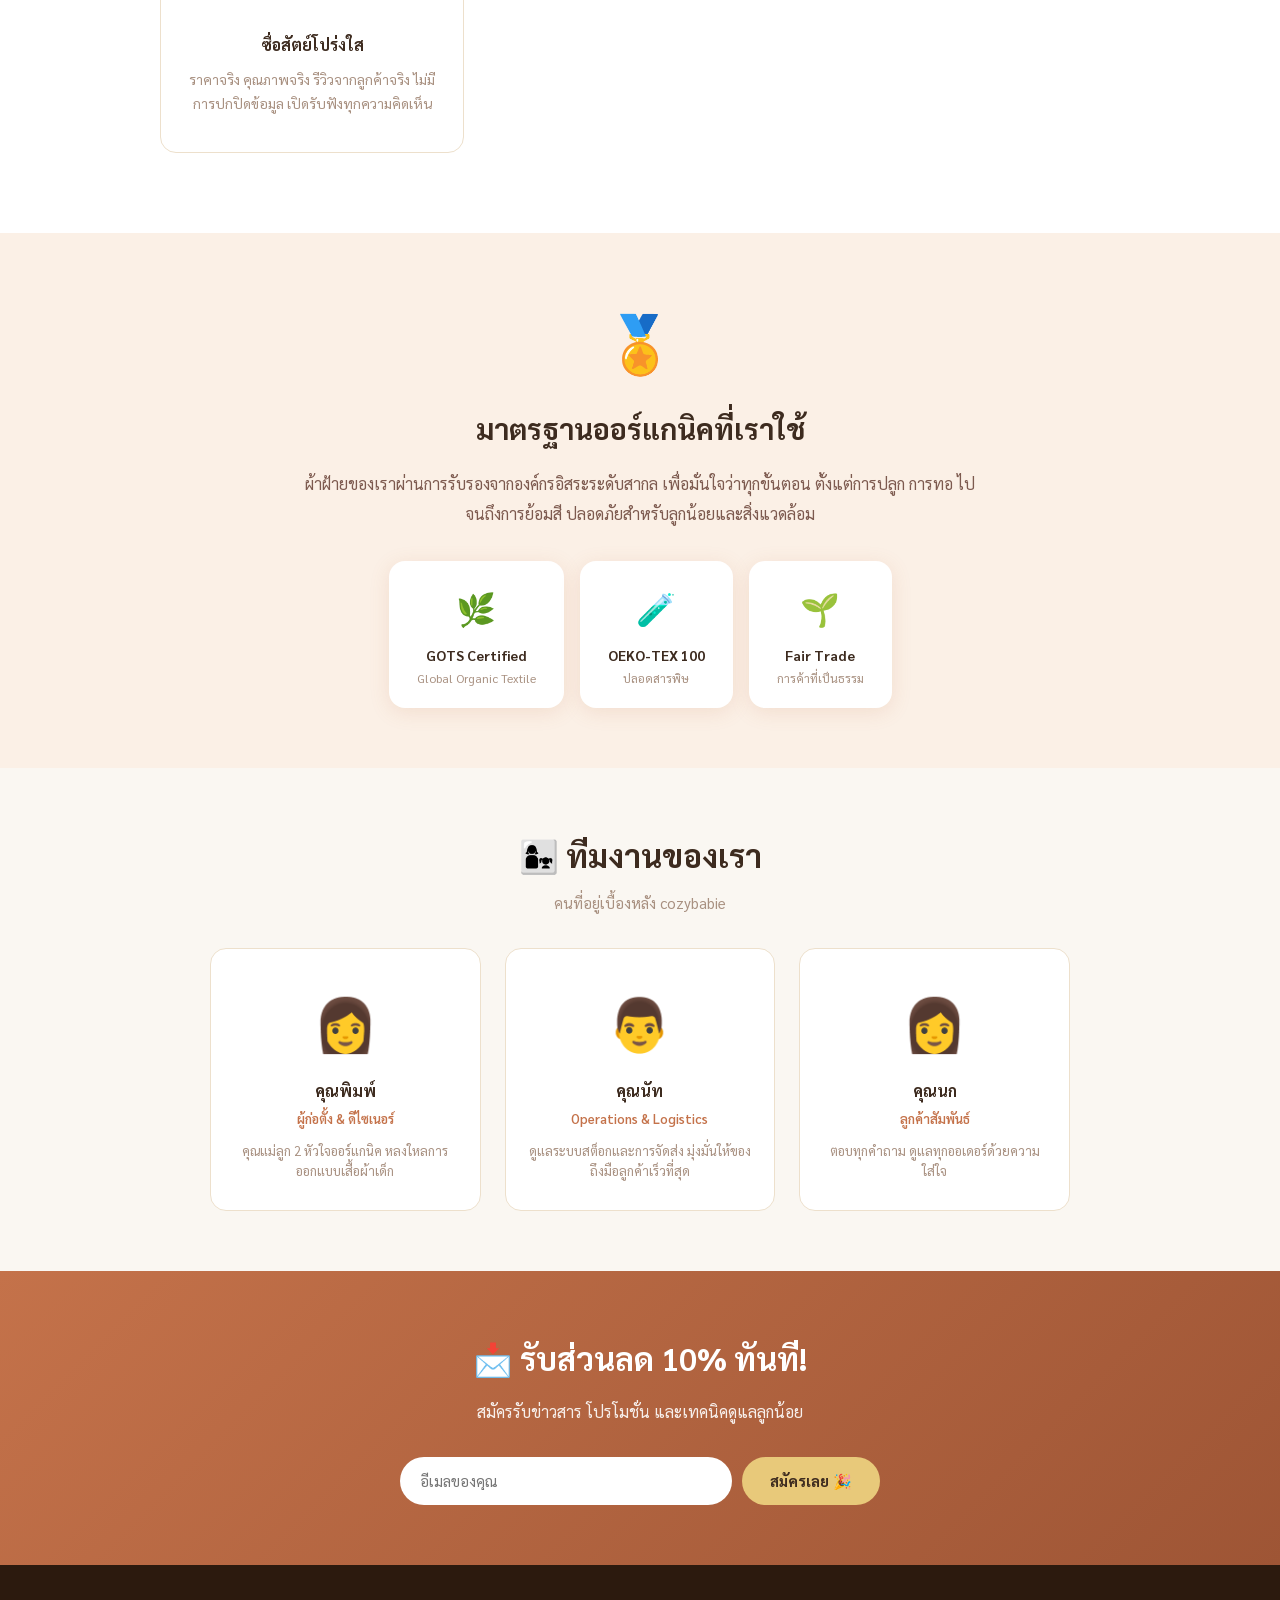
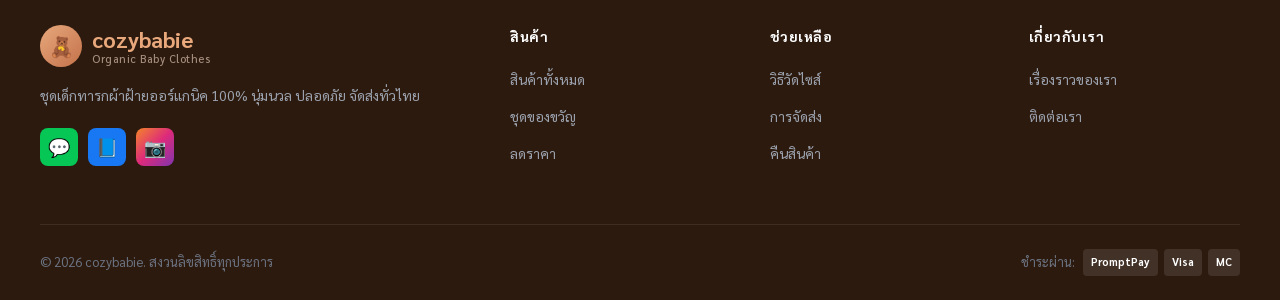
==== commit 4fb8fd5d: "Rename to cozybabie + LINE/WeChat browser compatibility" ====
--- a/about.html
+++ b/about.html
@@ -2,12 +2,18 @@
 <html lang="th">
 <head>
   <meta charset="UTF-8" />
-  <meta name="viewport" content="width=device-width, initial-scale=1.0" />
-  <title>เกี่ยวกับเรา — cozybaby ชุดเด็กทารกออร์แกนิคคุณภาพพรีเมียม</title>
-  <meta name="description" content="cozybaby ก่อตั้งโดยคุณแม่ที่ใส่ใจสุขภาพลูก ใช้ผ้าฝ้ายออร์แกนิค 100% ผ่านมาตรฐาน GOTS ไม่มีสารเคมีตกค้าง ปลอดภัยสำหรับผิวบอบบางของทารก" />
+  <meta name="viewport" content="width=device-width, initial-scale=1.0, viewport-fit=cover" />
+  <!-- LINE / WeChat / Mobile browser compatibility -->
+  <meta name="format-detection" content="telephone=no,email=no,address=no" />
+  <meta name="apple-mobile-web-app-capable" content="yes" />
+  <meta name="apple-mobile-web-app-status-bar-style" content="default" />
+  <meta name="x5-orientation" content="portrait" />
+  <meta http-equiv="X-UA-Compatible" content="IE=edge,chrome=1" />
+  <title>เกี่ยวกับเรา — cozybabie ชุดเด็กทารกออร์แกนิคคุณภาพพรีเมียม</title>
+  <meta name="description" content="cozybabie ก่อตั้งโดยคุณแม่ที่ใส่ใจสุขภาพลูก ใช้ผ้าฝ้ายออร์แกนิค 100% ผ่านมาตรฐาน GOTS ไม่มีสารเคมีตกค้าง ปลอดภัยสำหรับผิวบอบบางของทารก" />
   <meta name="robots" content="index, follow" />
   <link rel="canonical" href="https://sytbkk0122.github.io/luknoi-shop/about" />
-  <meta property="og:title" content="เกี่ยวกับเรา — cozybaby" />
+  <meta property="og:title" content="เกี่ยวกับเรา — cozybabie" />
   <meta property="og:description" content="เรื่องราวของเรา ความมุ่งมั่นต่อคุณภาพ และมาตรฐานผ้าออร์แกนิคที่ปลอดภัยสำหรับลูกน้อย" />
   <meta property="og:url" content="https://sytbkk0122.github.io/luknoi-shop/about" />
   <link rel="icon" href="data:image/svg+xml,<svg xmlns='http://www.w3.org/2000/svg' viewBox='0 0 100 100'><text y='.9em' font-size='90'>🧸</text></svg>" />
@@ -33,7 +39,7 @@
     <a href="index.html" class="logo">
       <div class="logo-icon">🧸</div>
       <div class="logo-text">
-        <span class="logo-th">cozybaby</span>
+        <span class="logo-th">cozybabie</span>
         <span class="logo-en">Organic Baby Clothes</span>
       </div>
     </a>
@@ -52,7 +58,7 @@
 
 <div class="mobile-menu" id="mobileMenu">
   <div class="mobile-menu-header">
-    <div class="logo"><div class="logo-icon">🧸</div><div class="logo-text"><span class="logo-th">cozybaby</span></div></div>
+    <div class="logo"><div class="logo-icon">🧸</div><div class="logo-text"><span class="logo-th">cozybabie</span></div></div>
     <button class="mobile-menu-close" id="menuCloseBtn">✕</button>
   </div>
   <ul>
@@ -77,9 +83,9 @@
 
 <!-- STORY -->
 <section class="about-story">
-  <h2>💛 จุดเริ่มต้นของ cozybaby</h2>
+  <h2>💛 จุดเริ่มต้นของ cozybabie</h2>
   <p>
-    cozybaby เกิดจากความรักและความห่วงใยของคุณแม่มือใหม่ที่ต้องการหาชุดเด็กที่ทั้งสวยงาม ปลอดภัย และใส่สบาย
+    cozybabie เกิดจากความรักและความห่วงใยของคุณแม่มือใหม่ที่ต้องการหาชุดเด็กที่ทั้งสวยงาม ปลอดภัย และใส่สบาย
     เมื่อลูกสาวคนแรกเกิดมาพร้อมผิวบอบบาง การหาเสื้อผ้าที่ไม่ทำให้ผิวแดงหรือเกิดผื่นจึงเป็นเรื่องยากมาก
   </p>
   <p>
@@ -157,7 +163,7 @@
 <section style="padding:60px 20px;max-width:900px;margin:0 auto;text-align:center;">
   <div class="section-title">
     <h2>👩‍👧 ทีมงานของเรา</h2>
-    <p>คนที่อยู่เบื้องหลัง cozybaby</p>
+    <p>คนที่อยู่เบื้องหลัง cozybabie</p>
   </div>
   <div style="display:grid;grid-template-columns:repeat(auto-fit,minmax(200px,1fr));gap:24px;margin-top:32px;">
     <div style="background:white;border-radius:var(--radius);padding:28px 20px;border:1px solid var(--border);">
@@ -195,7 +201,7 @@
 <footer role="contentinfo">
   <div class="footer-grid">
     <div class="footer-brand">
-      <div class="logo"><div class="logo-icon">🧸</div><div class="logo-text"><span class="logo-th">cozybaby</span><span class="logo-en">Organic Baby Clothes</span></div></div>
+      <div class="logo"><div class="logo-icon">🧸</div><div class="logo-text"><span class="logo-th">cozybabie</span><span class="logo-en">Organic Baby Clothes</span></div></div>
       <p class="footer-desc">ชุดเด็กทารกผ้าฝ้ายออร์แกนิค 100% นุ่มนวล ปลอดภัย จัดส่งทั่วไทย</p>
       <div class="footer-social"><a href="#" class="social-btn social-line">💬</a><a href="#" class="social-btn social-fb">📘</a><a href="#" class="social-btn social-ig">📷</a></div>
     </div>
@@ -204,7 +210,7 @@
     <div class="footer-col"><h4>เกี่ยวกับเรา</h4><ul><li><a href="about.html">เรื่องราวของเรา</a></li><li><a href="contact.html">ติดต่อเรา</a></li></ul></div>
   </div>
   <div class="footer-bottom">
-    <p>© 2026 cozybaby. สงวนลิขสิทธิ์ทุกประการ</p>
+    <p>© 2026 cozybabie. สงวนลิขสิทธิ์ทุกประการ</p>
     <div class="footer-payment"><span>ชำระผ่าน:</span><div class="payment-icons"><span class="payment-icon">PromptPay</span><span class="payment-icon">Visa</span><span class="payment-icon">MC</span></div></div>
   </div>
 </footer>
--- a/css/style.css
+++ b/css/style.css
@@ -1,5 +1,5 @@
 /* ===================================
-   cozybaby — Global Styles
+   cozybabie — Global Styles
    Warm cream palette
    =================================== */
 
@@ -31,7 +31,13 @@
 
 *, *::before, *::after { box-sizing: border-box; margin: 0; padding: 0; }
 
-html { scroll-behavior: smooth; font-size: 16px; }
+html {
+  scroll-behavior: smooth;
+  font-size: 16px;
+  /* LINE / WeChat: prevent font scaling */
+  -webkit-text-size-adjust: 100%;
+  text-size-adjust: 100%;
+}
 
 body {
   font-family: 'Sarabun', 'Nunito', sans-serif;
@@ -39,12 +45,30 @@
   color: var(--text);
   line-height: 1.7;
   overflow-x: hidden;
+  /* Smooth touch scroll on iOS / WeChat */
+  -webkit-overflow-scrolling: touch;
+  /* Safe area for notched phones (iPhone X+) */
+  padding-bottom: env(safe-area-inset-bottom);
 }
 
 img { max-width: 100%; height: auto; display: block; }
-a { text-decoration: none; color: inherit; transition: var(--transition); }
+a {
+  text-decoration: none;
+  color: inherit;
+  transition: var(--transition);
+  /* Remove blue flash on tap in LINE/WeChat */
+  -webkit-tap-highlight-color: transparent;
+}
 ul { list-style: none; }
-button { cursor: pointer; font-family: inherit; border: none; outline: none; }
+button {
+  cursor: pointer;
+  font-family: inherit;
+  border: none;
+  outline: none;
+  -webkit-tap-highlight-color: transparent;
+  /* Prevent double-tap zoom on buttons */
+  touch-action: manipulation;
+}
 
 .container {
   max-width: 1200px;
@@ -54,12 +78,17 @@
 
 /* ===== NAVBAR ===== */
 .navbar {
-  background: rgba(255, 255, 255, 0.95);
+  /* Fallback for WeChat which may not support backdrop-filter */
+  background: rgba(255, 255, 255, 0.97);
+  -webkit-backdrop-filter: blur(10px);
   backdrop-filter: blur(10px);
   border-bottom: 1px solid var(--border);
+  /* -webkit-sticky required for iOS Safari / LINE browser */
+  position: -webkit-sticky;
   position: sticky;
   top: 0;
-  z-index: 100;
+  /* Ensure navbar sits above WeChat toolbar */
+  z-index: 999;
   padding: 0 20px;
 }
 
@@ -1158,8 +1187,12 @@
   bottom: 0; left: 0; right: 0;
   background: white;
   border-top: 1px solid var(--border);
-  padding: 8px 0;
-  z-index: 200;
+  /* Safe area for iPhone X+ notch & LINE/WeChat bottom bar */
+  padding: 8px 0 calc(8px + env(safe-area-inset-bottom));
+  z-index: 999;
+  /* WeChat: ensure above in-app browser toolbar */
+  -webkit-transform: translateZ(0);
+  transform: translateZ(0);
 }
 
 .mobile-nav-grid {
@@ -1198,7 +1231,7 @@
   .contact-layout { grid-template-columns: 1fr; }
   .form-row { grid-template-columns: 1fr; }
   .mobile-nav { display: block; }
-  body { padding-bottom: 70px; }
+  body { padding-bottom: calc(70px + env(safe-area-inset-bottom)); }
 }
 
 @media (max-width: 480px) {
